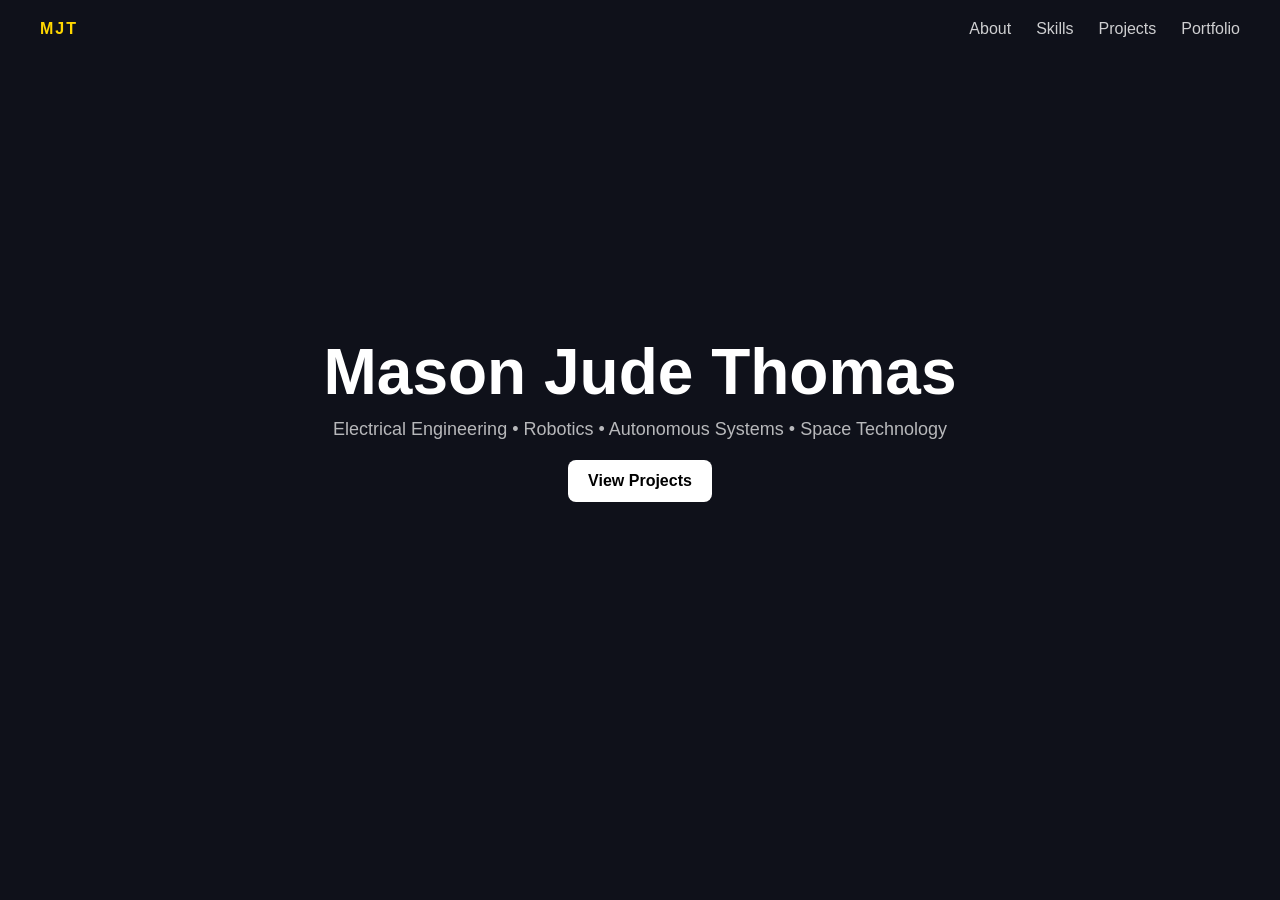
==== index.html @ dcbf76b4 "Update index.html" ====
<!DOCTYPE html>
<html lang="en">

<head>

<meta charset="UTF-8">
<meta name="viewport" content="width=device-width, initial-scale=1.0">

<title>Mason Jude Thomas</title>

<link rel="stylesheet" href="style.css">

</head>

<body>

<header class="navbar">

<div class="logo">MJT</div>

<nav>

<ul>

<li><a href="#">About</a></li>

<li><a href="#">Skills</a></li>

<li><a href="#">Projects</a></li>

<li><a href="#">Portfolio</a></li>

</ul>

</nav>

</header>

<section class="hero">

<h1>Mason Jude Thomas</h1>

<div class="hero-divider"></div>

<p>
Electrical Engineering • Robotics • Autonomous Systems • Space Technology
</p>

<a href="#" class="btn">
View Projects
</a>

</section>

</body>

</html>
---- style.css ----
* {
  margin: 0;
  padding: 0;
  box-sizing: border-box;
  font-family: Arial, sans-serif;
}

body {
  background: #0f111a;
  color: white;
}

/* NAVBAR */
.navbar {
  display: flex;
  justify-content: space-between;
  align-items: center;
  padding: 20px 40px;
}

.logo {
  font-weight: bold;
  color: gold;
  letter-spacing: 2px;
}

.navbar ul {
  list-style: none;
  display: flex;
  gap: 25px;
}

.navbar a {
  text-decoration: none;
  color: white;
  opacity: 0.8;
}

.navbar a:hover {
  opacity: 1;
}

/* HERO */
.hero {
  height: 80vh;
  display: flex;
  flex-direction: column;
  justify-content: center;
  align-items: center;
  text-align: center;
}

.hero h1 {
  font-size: 64px;
  margin-bottom: 10px;
}

.hero p {
  font-size: 18px;
  opacity: 0.7;
  margin-bottom: 20px;
}

.btn {
  padding: 12px 20px;
  background: white;
  color: black;
  text-decoration: none;
  border-radius: 8px;
  font-weight: bold;
}

.btn:hover {
  background: #ddd;
}
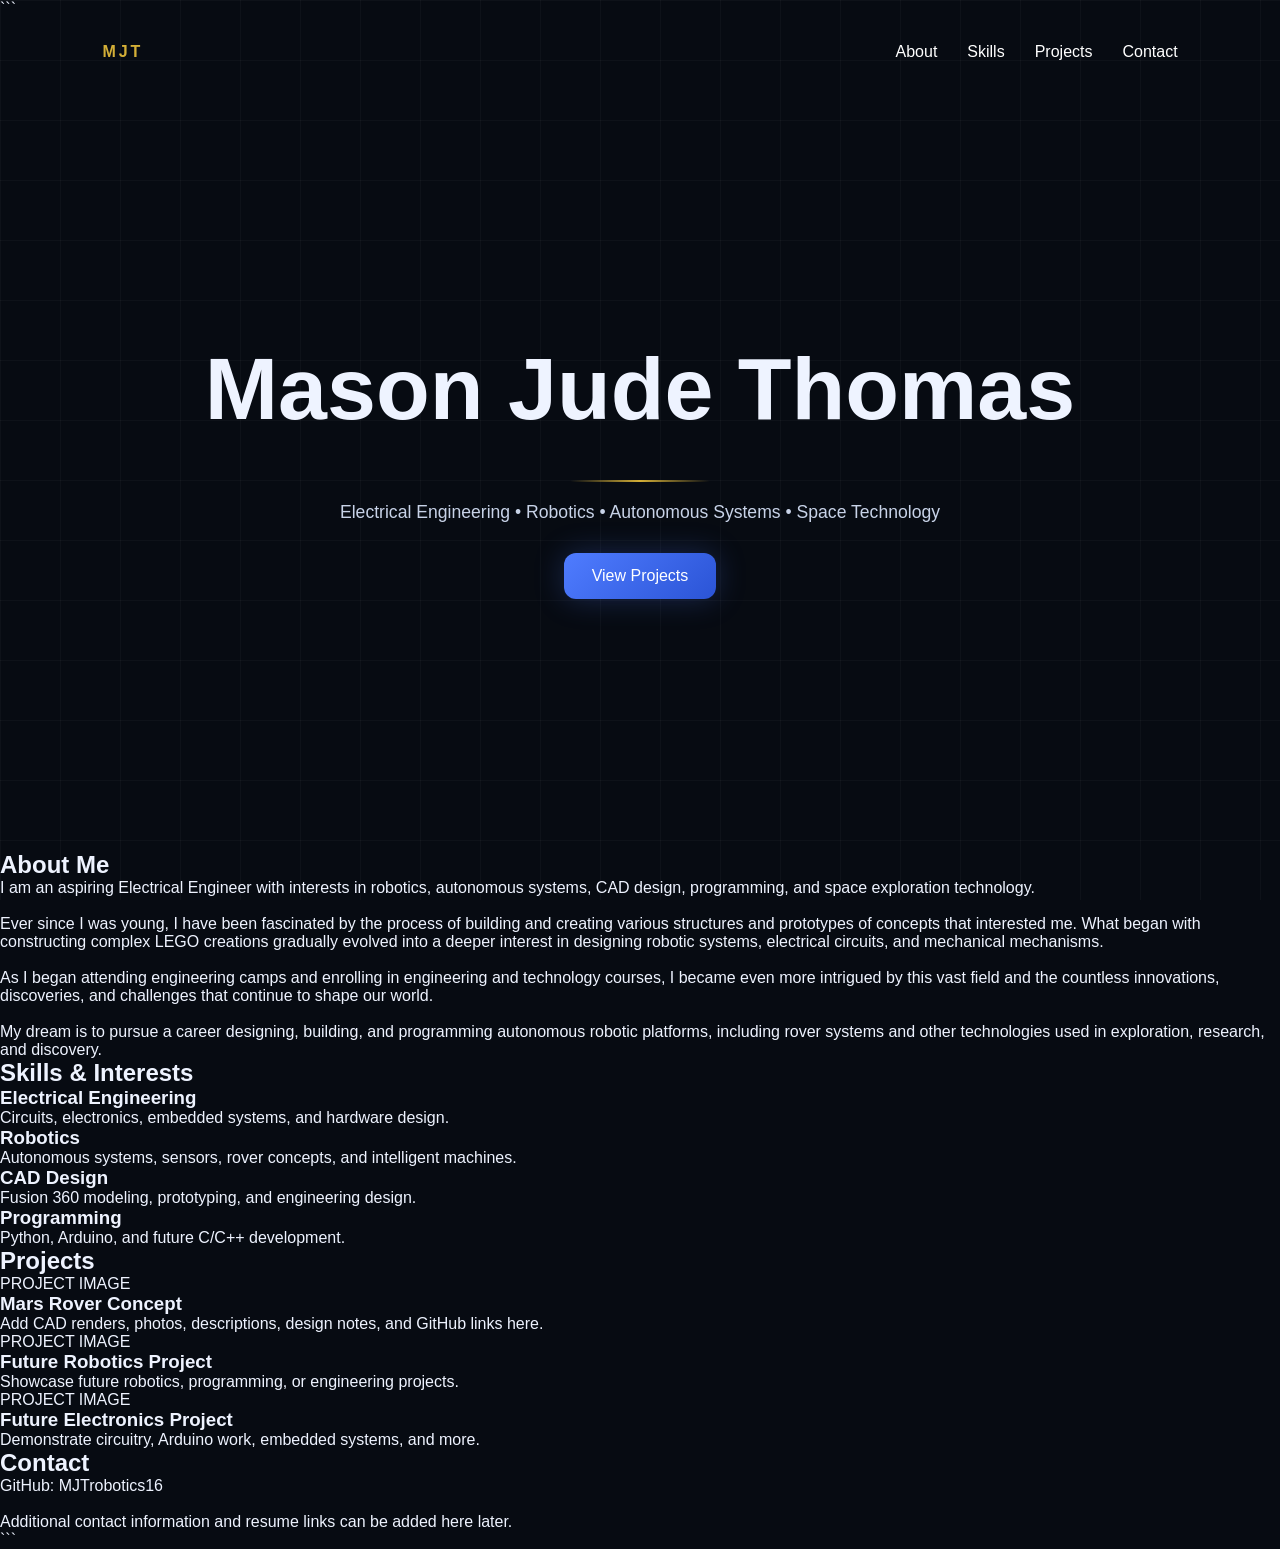
==== commit 391eb0d3: "Refactor index.html structure and content" ====
--- a/index.html
+++ b/index.html
@@ -1,56 +1,192 @@
 <!DOCTYPE html>
+
 <html lang="en">
 
 <head>
-
-<meta charset="UTF-8">
-<meta name="viewport" content="width=device-width, initial-scale=1.0">
-
-<title>Mason Jude Thomas</title>
-
-<link rel="stylesheet" href="style.css">
-
+    <meta charset="UTF-8">
+    <meta name="viewport" content="width=device-width, initial-scale=1.0">
+    <title>Mason Jude Thomas | Engineering Portfolio</title>
+    <link rel="stylesheet" href="style.css">
 </head>
 
 <body>
 
+```
 <header class="navbar">
+    <div class="logo">MJT</div>
 
-<div class="logo">MJT</div>
-
-<nav>
-
-<ul>
-
-<li><a href="#">About</a></li>
-
-<li><a href="#">Skills</a></li>
-
-<li><a href="#">Projects</a></li>
-
-<li><a href="#">Portfolio</a></li>
-
-</ul>
-
-</nav>
-
+    <nav>
+        <ul>
+            <li><a href="#about">About</a></li>
+            <li><a href="#skills">Skills</a></li>
+            <li><a href="#projects">Projects</a></li>
+            <li><a href="#contact">Contact</a></li>
+        </ul>
+    </nav>
 </header>
 
 <section class="hero">
 
-<h1>Mason Jude Thomas</h1>
+    <h1>Mason Jude Thomas</h1>
 
-<div class="hero-divider"></div>
+    <div class="hero-divider"></div>
 
-<p>
-Electrical Engineering • Robotics • Autonomous Systems • Space Technology
-</p>
+    <p class="hero-subtitle">
+        Electrical Engineering • Robotics • Autonomous Systems • Space Technology
+    </p>
 
-<a href="#" class="btn">
-View Projects
-</a>
+    <a href="#projects" class="btn">
+        View Projects
+    </a>
 
 </section>
+
+<section id="about" class="section">
+
+    <h2>About Me</h2>
+
+    <div class="card">
+
+        <p>
+            I am an aspiring Electrical Engineer with interests in robotics,
+            autonomous systems, CAD design, programming, and space exploration technology.
+        </p>
+
+        <br>
+
+        <p>
+            Ever since I was young, I have been fascinated by the process of building
+            and creating various structures and prototypes of concepts that interested me.
+            What began with constructing complex LEGO creations gradually evolved into a deeper
+            interest in designing robotic systems, electrical circuits, and mechanical mechanisms.
+        </p>
+
+        <br>
+
+        <p>
+            As I began attending engineering camps and enrolling in engineering and technology
+            courses, I became even more intrigued by this vast field and the countless innovations,
+            discoveries, and challenges that continue to shape our world.
+        </p>
+
+        <br>
+
+        <p>
+            My dream is to pursue a career designing, building, and programming autonomous
+            robotic platforms, including rover systems and other technologies used in exploration,
+            research, and discovery.
+        </p>
+
+    </div>
+
+</section>
+
+<section id="skills" class="section">
+
+    <h2>Skills & Interests</h2>
+
+    <div class="grid">
+
+        <div class="card">
+            <h3>Electrical Engineering</h3>
+            <p>Circuits, electronics, embedded systems, and hardware design.</p>
+        </div>
+
+        <div class="card">
+            <h3>Robotics</h3>
+            <p>Autonomous systems, sensors, rover concepts, and intelligent machines.</p>
+        </div>
+
+        <div class="card">
+            <h3>CAD Design</h3>
+            <p>Fusion 360 modeling, prototyping, and engineering design.</p>
+        </div>
+
+        <div class="card">
+            <h3>Programming</h3>
+            <p>Python, Arduino, and future C/C++ development.</p>
+        </div>
+
+    </div>
+
+</section>
+
+<section id="projects" class="section">
+
+    <h2>Projects</h2>
+
+    <div class="grid">
+
+        <div class="card project-card">
+
+            <div class="project-image">
+                PROJECT IMAGE
+            </div>
+
+            <h3>Mars Rover Concept</h3>
+
+            <p>
+                Add CAD renders, photos, descriptions,
+                design notes, and GitHub links here.
+            </p>
+
+        </div>
+
+        <div class="card project-card">
+
+            <div class="project-image">
+                PROJECT IMAGE
+            </div>
+
+            <h3>Future Robotics Project</h3>
+
+            <p>
+                Showcase future robotics, programming,
+                or engineering projects.
+            </p>
+
+        </div>
+
+        <div class="card project-card">
+
+            <div class="project-image">
+                PROJECT IMAGE
+            </div>
+
+            <h3>Future Electronics Project</h3>
+
+            <p>
+                Demonstrate circuitry, Arduino work,
+                embedded systems, and more.
+            </p>
+
+        </div>
+
+    </div>
+
+</section>
+
+<section id="contact" class="section">
+
+    <h2>Contact</h2>
+
+    <div class="card">
+
+        <p>
+            GitHub: MJTrobotics16
+        </p>
+
+        <br>
+
+        <p>
+            Additional contact information and resume links
+            can be added here later.
+        </p>
+
+    </div>
+
+</section>
+```
 
 </body>
 
--- a/style.css
+++ b/style.css
@@ -1,75 +1,143 @@
-* {
-  margin: 0;
-  padding: 0;
-  box-sizing: border-box;
-  font-family: Arial, sans-serif;
+*{
+    margin:0;
+    padding:0;
+    box-sizing:border-box;
 }
 
-body {
-  background: #0f111a;
-  color: white;
+:root{
+    --bg:#070b12;
+    --text:#eef3ff;
+    --blue:#4f7cff;
+    --gold:#d4af37;
 }
 
-/* NAVBAR */
-.navbar {
-  display: flex;
-  justify-content: space-between;
-  align-items: center;
-  padding: 20px 40px;
+body{
+    font-family:Arial, sans-serif;
+    background:var(--bg);
+    color:var(--text);
+    overflow-x:hidden;
 }
 
-.logo {
-  font-weight: bold;
-  color: gold;
-  letter-spacing: 2px;
+/* Background */
+
+body::before{
+    content:"";
+    position:fixed;
+    inset:0;
+
+    background-image:
+    linear-gradient(rgba(255,255,255,.03) 1px, transparent 1px),
+    linear-gradient(90deg, rgba(255,255,255,.03) 1px, transparent 1px);
+
+    background-size:60px 60px;
+
+    z-index:-2;
 }
 
-.navbar ul {
-  list-style: none;
-  display: flex;
-  gap: 25px;
+/* Navbar */
+
+.navbar{
+    display:flex;
+    justify-content:space-between;
+    align-items:center;
+
+    padding:25px 8%;
 }
 
-.navbar a {
-  text-decoration: none;
-  color: white;
-  opacity: 0.8;
+.logo{
+    color:var(--gold);
+    font-weight:bold;
+    letter-spacing:3px;
 }
 
-.navbar a:hover {
-  opacity: 1;
+.navbar ul{
+    display:flex;
+    gap:30px;
+    list-style:none;
 }
 
-/* HERO */
-.hero {
-  height: 80vh;
-  display: flex;
-  flex-direction: column;
-  justify-content: center;
-  align-items: center;
-  text-align: center;
+.navbar a{
+    color:white;
+    text-decoration:none;
 }
 
-.hero h1 {
-  font-size: 64px;
-  margin-bottom: 10px;
+.navbar a:hover{
+    color:var(--gold);
 }
 
-.hero p {
-  font-size: 18px;
-  opacity: 0.7;
-  margin-bottom: 20px;
+/* Hero */
+
+.hero{
+    min-height:85vh;
+
+    display:flex;
+    flex-direction:column;
+
+    justify-content:center;
+    align-items:center;
+
+    text-align:center;
+
+    padding:20px;
 }
 
-.btn {
-  padding: 12px 20px;
-  background: white;
-  color: black;
-  text-decoration: none;
-  border-radius: 8px;
-  font-weight: bold;
+.hero h1{
+    font-size:clamp(3rem,7vw,5.5rem);
+    margin-bottom:20px;
 }
 
-.btn:hover {
-  background: #ddd;
+.hero-divider{
+    width:140px;
+    height:2px;
+
+    background:
+    linear-gradient(
+        90deg,
+        transparent,
+        var(--gold),
+        transparent
+    );
+
+    margin:20px auto;
 }
+
+.hero p{
+    max-width:700px;
+
+    color:#c8d3e8;
+
+    font-size:1.1rem;
+
+    margin-bottom:30px;
+}
+
+.btn{
+    display:inline-block;
+
+    padding:14px 28px;
+
+    background:
+    linear-gradient(
+        135deg,
+        var(--blue),
+        #2b54d6
+    );
+
+    color:white;
+
+    text-decoration:none;
+
+    border-radius:12px;
+
+    box-shadow:
+    0 0 30px rgba(79,124,255,.25);
+
+    transition:.3s;
+}
+
+.btn:hover{
+    transform:translateY(-4px);
+
+    box-shadow:
+    0 0 50px rgba(79,124,255,.45);
+}
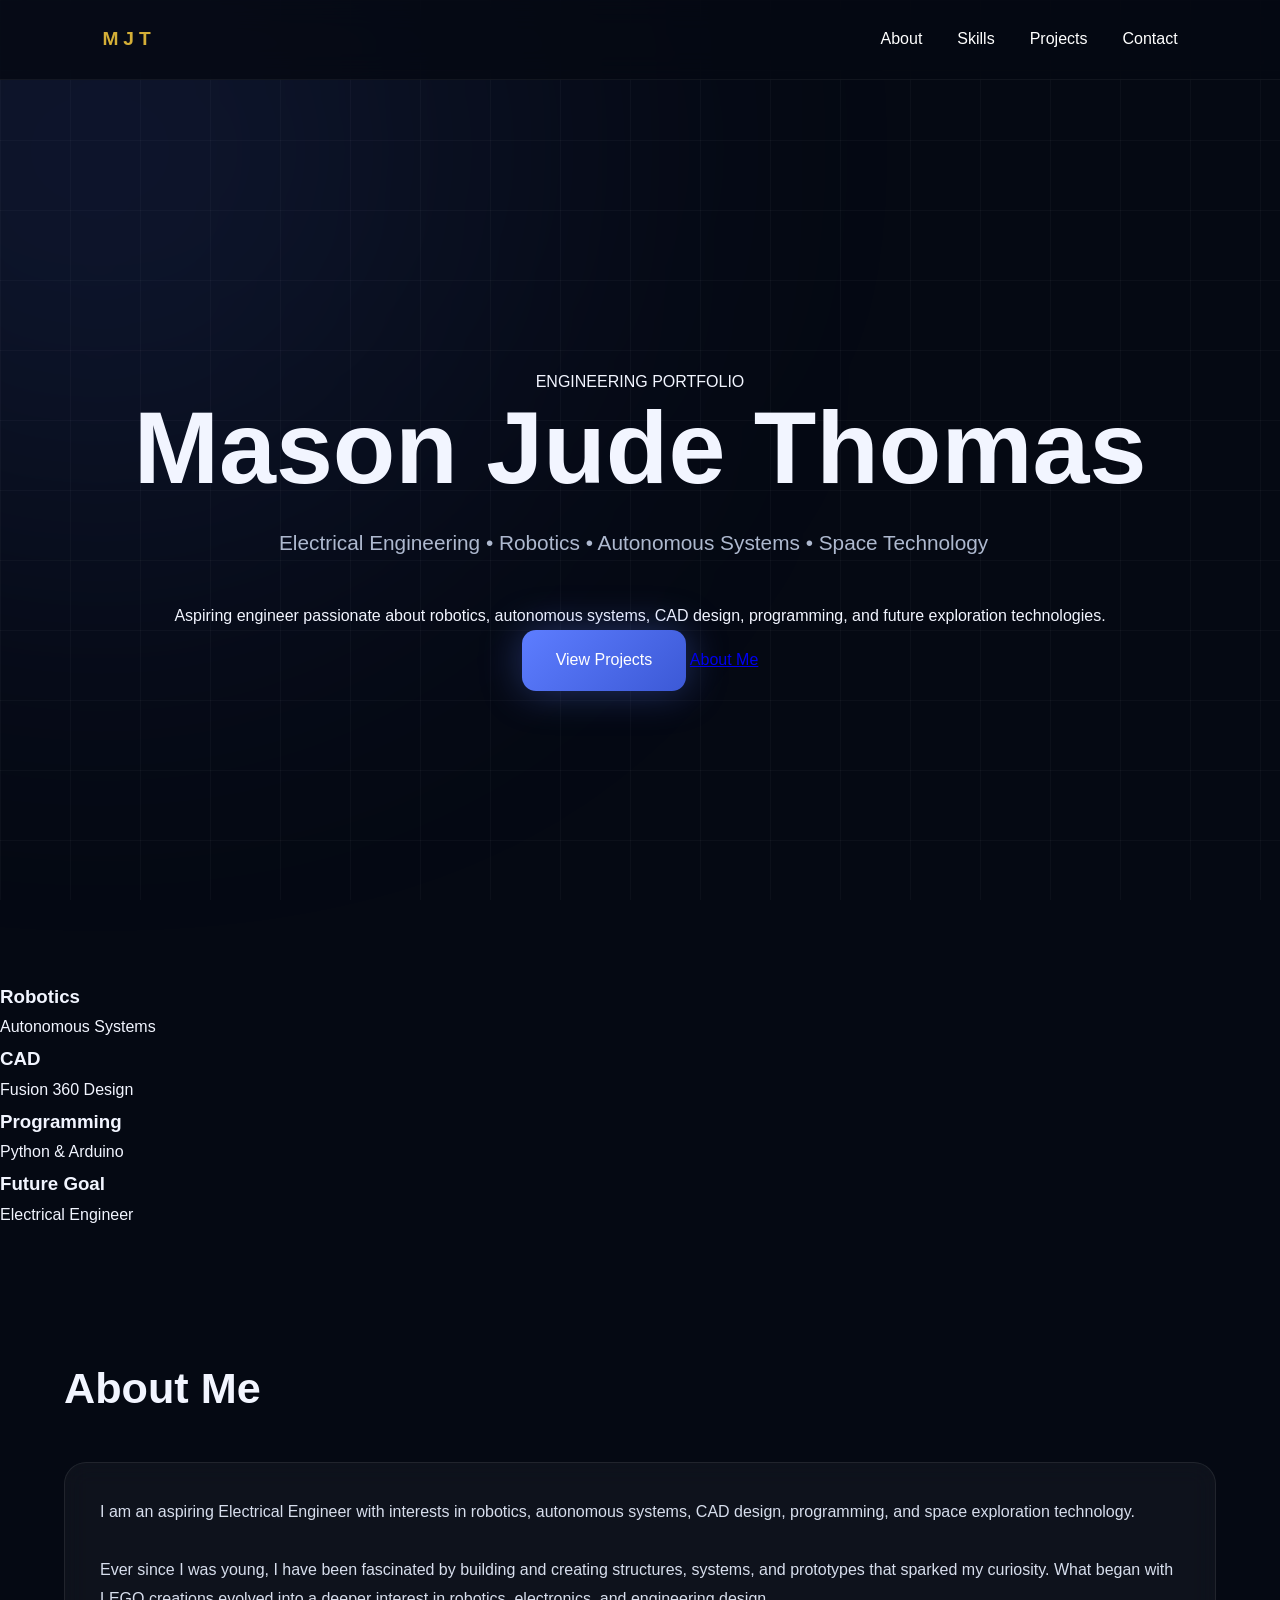
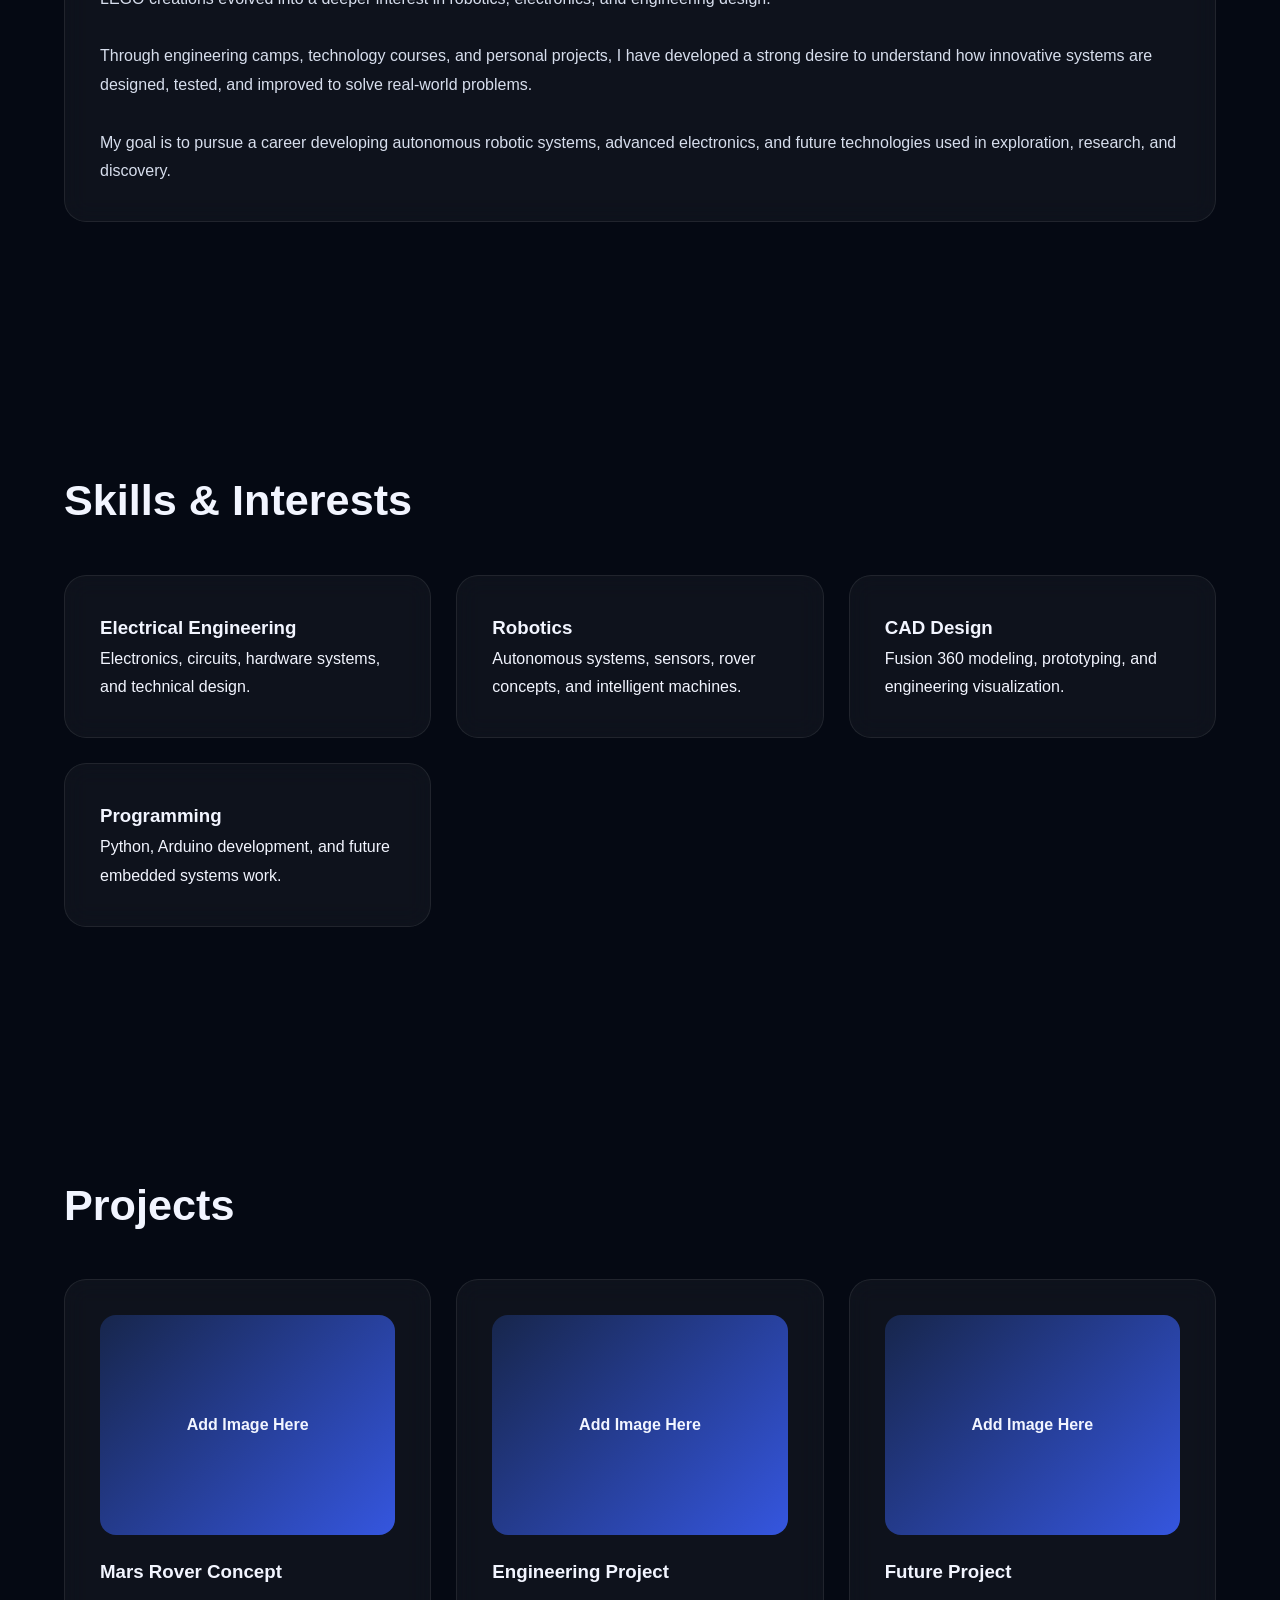
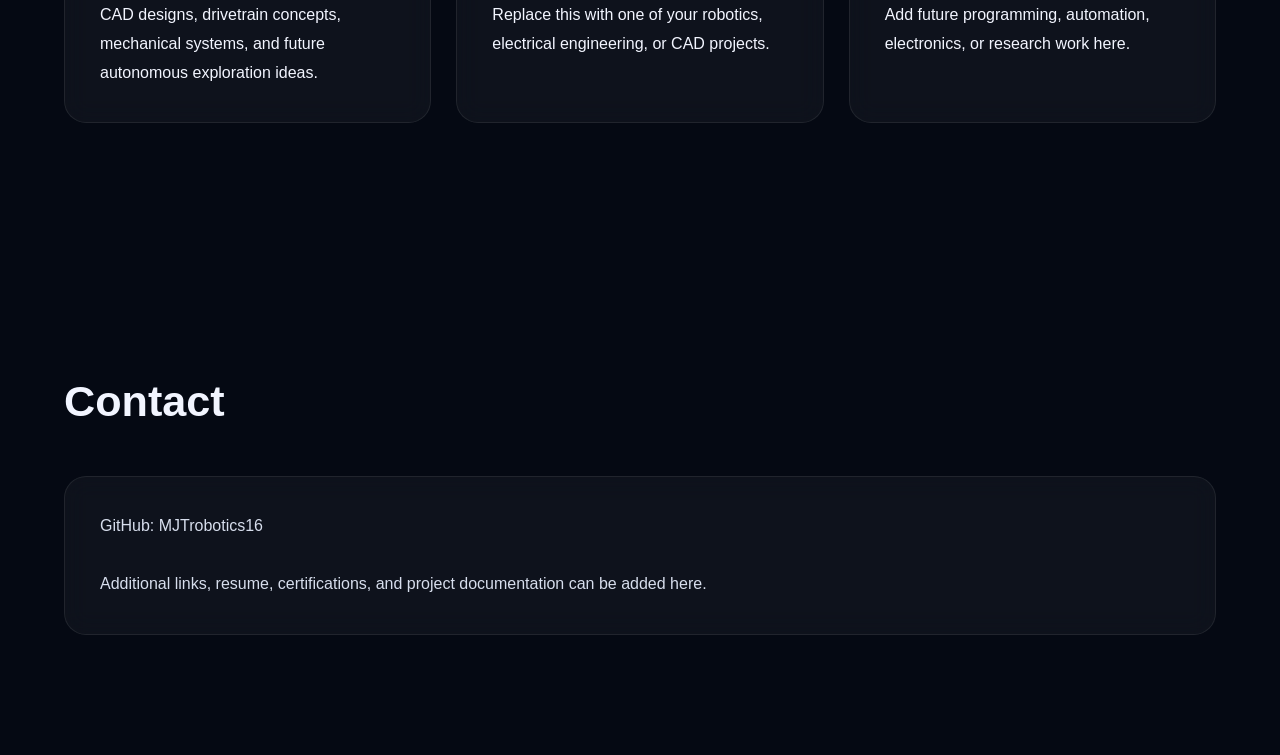
==== commit 637bf35e: "Update index.html" ====
--- a/index.html
+++ b/index.html
@@ -1,7 +1,5 @@
 <!DOCTYPE html>
-
 <html lang="en">
-
 <head>
     <meta charset="UTF-8">
     <meta name="viewport" content="width=device-width, initial-scale=1.0">
@@ -11,183 +9,235 @@
 
 <body>
 
-```
-<header class="navbar">
-    <div class="logo">MJT</div>
-
-    <nav>
-        <ul>
-            <li><a href="#about">About</a></li>
-            <li><a href="#skills">Skills</a></li>
-            <li><a href="#projects">Projects</a></li>
-            <li><a href="#contact">Contact</a></li>
-        </ul>
-    </nav>
-</header>
-
-<section class="hero">
-
-    <h1>Mason Jude Thomas</h1>
-
-    <div class="hero-divider"></div>
-
-    <p class="hero-subtitle">
-        Electrical Engineering • Robotics • Autonomous Systems • Space Technology
-    </p>
-
-    <a href="#projects" class="btn">
-        View Projects
-    </a>
-
-</section>
-
-<section id="about" class="section">
-
-    <h2>About Me</h2>
-
-    <div class="card">
-
-        <p>
-            I am an aspiring Electrical Engineer with interests in robotics,
-            autonomous systems, CAD design, programming, and space exploration technology.
-        </p>
-
-        <br>
-
-        <p>
-            Ever since I was young, I have been fascinated by the process of building
-            and creating various structures and prototypes of concepts that interested me.
-            What began with constructing complex LEGO creations gradually evolved into a deeper
-            interest in designing robotic systems, electrical circuits, and mechanical mechanisms.
-        </p>
-
-        <br>
-
-        <p>
-            As I began attending engineering camps and enrolling in engineering and technology
-            courses, I became even more intrigued by this vast field and the countless innovations,
-            discoveries, and challenges that continue to shape our world.
-        </p>
-
-        <br>
-
-        <p>
-            My dream is to pursue a career designing, building, and programming autonomous
-            robotic platforms, including rover systems and other technologies used in exploration,
-            research, and discovery.
-        </p>
-
-    </div>
-
-</section>
-
-<section id="skills" class="section">
-
-    <h2>Skills & Interests</h2>
-
-    <div class="grid">
+    <header class="navbar">
+        <div class="logo">MJT</div>
+
+        <nav>
+            <ul>
+                <li><a href="#about">About</a></li>
+                <li><a href="#skills">Skills</a></li>
+                <li><a href="#projects">Projects</a></li>
+                <li><a href="#contact">Contact</a></li>
+            </ul>
+        </nav>
+    </header>
+
+    <!-- HERO -->
+
+    <section class="hero">
+
+        <div class="hero-content">
+
+            <p class="hero-tag">
+                ENGINEERING PORTFOLIO
+            </p>
+
+            <h1>
+                Mason Jude Thomas
+            </h1>
+
+            <p class="hero-subtitle">
+                Electrical Engineering • Robotics • Autonomous Systems • Space Technology
+            </p>
+
+            <p class="hero-description">
+                Aspiring engineer passionate about robotics, autonomous systems,
+                CAD design, programming, and future exploration technologies.
+            </p>
+
+            <div class="hero-buttons">
+                <a href="#projects" class="btn">
+                    View Projects
+                </a>
+
+                <a href="#about" class="btn-outline">
+                    About Me
+                </a>
+            </div>
+
+        </div>
+
+    </section>
+
+    <!-- STATS -->
+
+    <section class="stats">
+
+        <div class="stat-card">
+            <h3>Robotics</h3>
+            <p>Autonomous Systems</p>
+        </div>
+
+        <div class="stat-card">
+            <h3>CAD</h3>
+            <p>Fusion 360 Design</p>
+        </div>
+
+        <div class="stat-card">
+            <h3>Programming</h3>
+            <p>Python & Arduino</p>
+        </div>
+
+        <div class="stat-card">
+            <h3>Future Goal</h3>
+            <p>Electrical Engineer</p>
+        </div>
+
+    </section>
+
+    <!-- ABOUT -->
+
+    <section id="about" class="section">
+
+        <h2>About Me</h2>
 
         <div class="card">
-            <h3>Electrical Engineering</h3>
-            <p>Circuits, electronics, embedded systems, and hardware design.</p>
-        </div>
+
+            <p>
+                I am an aspiring Electrical Engineer with interests in robotics,
+                autonomous systems, CAD design, programming, and space exploration technology.
+            </p>
+
+            <br>
+
+            <p>
+                Ever since I was young, I have been fascinated by building and creating
+                structures, systems, and prototypes that sparked my curiosity.
+                What began with LEGO creations evolved into a deeper interest in robotics,
+                electronics, and engineering design.
+            </p>
+
+            <br>
+
+            <p>
+                Through engineering camps, technology courses, and personal projects,
+                I have developed a strong desire to understand how innovative systems
+                are designed, tested, and improved to solve real-world problems.
+            </p>
+
+            <br>
+
+            <p>
+                My goal is to pursue a career developing autonomous robotic systems,
+                advanced electronics, and future technologies used in exploration,
+                research, and discovery.
+            </p>
+
+        </div>
+
+    </section>
+
+    <!-- SKILLS -->
+
+    <section id="skills" class="section">
+
+        <h2>Skills & Interests</h2>
+
+        <div class="grid">
+
+            <div class="card">
+                <h3>Electrical Engineering</h3>
+                <p>Electronics, circuits, hardware systems, and technical design.</p>
+            </div>
+
+            <div class="card">
+                <h3>Robotics</h3>
+                <p>Autonomous systems, sensors, rover concepts, and intelligent machines.</p>
+            </div>
+
+            <div class="card">
+                <h3>CAD Design</h3>
+                <p>Fusion 360 modeling, prototyping, and engineering visualization.</p>
+            </div>
+
+            <div class="card">
+                <h3>Programming</h3>
+                <p>Python, Arduino development, and future embedded systems work.</p>
+            </div>
+
+        </div>
+
+    </section>
+
+    <!-- PROJECTS -->
+
+    <section id="projects" class="section">
+
+        <h2>Projects</h2>
+
+        <div class="grid">
+
+            <div class="card project-card">
+
+                <div class="project-image">
+                    Add Image Here
+                </div>
+
+                <h3>Mars Rover Concept</h3>
+
+                <p>
+                    CAD designs, drivetrain concepts, mechanical systems,
+                    and future autonomous exploration ideas.
+                </p>
+
+            </div>
+
+            <div class="card project-card">
+
+                <div class="project-image">
+                    Add Image Here
+                </div>
+
+                <h3>Engineering Project</h3>
+
+                <p>
+                    Replace this with one of your robotics,
+                    electrical engineering, or CAD projects.
+                </p>
+
+            </div>
+
+            <div class="card project-card">
+
+                <div class="project-image">
+                    Add Image Here
+                </div>
+
+                <h3>Future Project</h3>
+
+                <p>
+                    Add future programming, automation,
+                    electronics, or research work here.
+                </p>
+
+            </div>
+
+        </div>
+
+    </section>
+
+    <!-- CONTACT -->
+
+    <section id="contact" class="section">
+
+        <h2>Contact</h2>
 
         <div class="card">
-            <h3>Robotics</h3>
-            <p>Autonomous systems, sensors, rover concepts, and intelligent machines.</p>
-        </div>
-
-        <div class="card">
-            <h3>CAD Design</h3>
-            <p>Fusion 360 modeling, prototyping, and engineering design.</p>
-        </div>
-
-        <div class="card">
-            <h3>Programming</h3>
-            <p>Python, Arduino, and future C/C++ development.</p>
-        </div>
-
-    </div>
-
-</section>
-
-<section id="projects" class="section">
-
-    <h2>Projects</h2>
-
-    <div class="grid">
-
-        <div class="card project-card">
-
-            <div class="project-image">
-                PROJECT IMAGE
-            </div>
-
-            <h3>Mars Rover Concept</h3>
-
-            <p>
-                Add CAD renders, photos, descriptions,
-                design notes, and GitHub links here.
-            </p>
-
-        </div>
-
-        <div class="card project-card">
-
-            <div class="project-image">
-                PROJECT IMAGE
-            </div>
-
-            <h3>Future Robotics Project</h3>
-
-            <p>
-                Showcase future robotics, programming,
-                or engineering projects.
-            </p>
-
-        </div>
-
-        <div class="card project-card">
-
-            <div class="project-image">
-                PROJECT IMAGE
-            </div>
-
-            <h3>Future Electronics Project</h3>
-
-            <p>
-                Demonstrate circuitry, Arduino work,
-                embedded systems, and more.
-            </p>
-
-        </div>
-
-    </div>
-
-</section>
-
-<section id="contact" class="section">
-
-    <h2>Contact</h2>
-
-    <div class="card">
-
-        <p>
-            GitHub: MJTrobotics16
-        </p>
-
-        <br>
-
-        <p>
-            Additional contact information and resume links
-            can be added here later.
-        </p>
-
-    </div>
-
-</section>
-```
+
+            <p>
+                GitHub: MJTrobotics16
+            </p>
+
+            <br>
+
+            <p>
+                Additional links, resume, certifications,
+                and project documentation can be added here.
+            </p>
+
+        </div>
+
+    </section>
 
 </body>
-
 </html>
--- a/style.css
+++ b/style.css
@@ -5,20 +5,27 @@
 }
 
 :root{
-    --bg:#070b12;
-    --text:#eef3ff;
-    --blue:#4f7cff;
+    --bg:#050913;
+    --bg-light:#0b1220;
+    --text:#f2f5ff;
+    --muted:#aeb9cf;
+    --accent:#5d7dff;
     --gold:#d4af37;
 }
 
+html{
+    scroll-behavior:smooth;
+}
+
 body{
-    font-family:Arial, sans-serif;
+    font-family:Arial, Helvetica, sans-serif;
     background:var(--bg);
     color:var(--text);
     overflow-x:hidden;
-}
-
-/* Background */
+    line-height:1.8;
+}
+
+/* BACKGROUND */
 
 body::before{
     content:"";
@@ -29,115 +36,248 @@
     linear-gradient(rgba(255,255,255,.03) 1px, transparent 1px),
     linear-gradient(90deg, rgba(255,255,255,.03) 1px, transparent 1px);
 
-    background-size:60px 60px;
+    background-size:70px 70px;
 
     z-index:-2;
 }
 
-/* Navbar */
+body::after{
+    content:"";
+    position:fixed;
+
+    width:800px;
+    height:800px;
+
+    left:-300px;
+    top:-250px;
+
+    background:rgba(93,125,255,.12);
+
+    border-radius:50%;
+
+    filter:blur(180px);
+
+    z-index:-1;
+}
+
+/* NAVBAR */
 
 .navbar{
+    position:sticky;
+    top:0;
+
     display:flex;
     justify-content:space-between;
     align-items:center;
 
-    padding:25px 8%;
+    padding:22px 8%;
+
+    background:rgba(5,9,19,.82);
+
+    backdrop-filter:blur(15px);
+
+    border-bottom:1px solid rgba(255,255,255,.05);
+
+    z-index:1000;
 }
 
 .logo{
     color:var(--gold);
     font-weight:bold;
-    letter-spacing:3px;
+    letter-spacing:5px;
+    font-size:1.2rem;
 }
 
 .navbar ul{
     display:flex;
-    gap:30px;
     list-style:none;
+    gap:35px;
 }
 
 .navbar a{
+    text-decoration:none;
     color:white;
-    text-decoration:none;
+    transition:.3s;
 }
 
 .navbar a:hover{
     color:var(--gold);
 }
 
-/* Hero */
+/* HERO */
 
 .hero{
-    min-height:85vh;
+    min-height:100vh;
 
     display:flex;
     flex-direction:column;
-
     justify-content:center;
     align-items:center;
 
     text-align:center;
 
-    padding:20px;
+    padding:0 25px;
 }
 
 .hero h1{
-    font-size:clamp(3rem,7vw,5.5rem);
-    margin-bottom:20px;
+    font-size:clamp(3.5rem,8vw,7rem);
+    line-height:1;
+    margin-bottom:25px;
 }
 
 .hero-divider{
-    width:140px;
+    width:180px;
     height:2px;
 
-    background:
-    linear-gradient(
+    background:linear-gradient(
         90deg,
         transparent,
         var(--gold),
         transparent
     );
 
-    margin:20px auto;
-}
-
-.hero p{
-    max-width:700px;
-
-    color:#c8d3e8;
-
-    font-size:1.1rem;
-
     margin-bottom:30px;
+}
+
+.hero-subtitle{
+    font-size:1.3rem;
+    color:var(--muted);
+    max-width:1000px;
+    margin-bottom:40px;
 }
 
 .btn{
     display:inline-block;
 
-    padding:14px 28px;
+    padding:16px 34px;
+
+    border-radius:14px;
+
+    text-decoration:none;
+
+    color:white;
+
+    background:linear-gradient(
+        135deg,
+        #5d7dff,
+        #3c59d6
+    );
+
+    box-shadow:
+    0 0 40px rgba(93,125,255,.35);
+
+    transition:.3s;
+}
+
+.btn:hover{
+    transform:translateY(-5px);
+}
+
+/* SECTIONS */
+
+.section{
+    width:min(1200px,90%);
+    margin:auto;
+    padding:120px 0;
+}
+
+.section h2{
+    font-size:2.7rem;
+    margin-bottom:35px;
+}
+
+/* CARDS */
+
+.card{
+    background:rgba(255,255,255,.04);
+
+    border:1px solid rgba(255,255,255,.08);
+
+    border-radius:22px;
+
+    padding:35px;
+
+    backdrop-filter:blur(12px);
+
+    transition:.3s;
+}
+
+.card:hover{
+    transform:translateY(-6px);
+
+    border-color:rgba(93,125,255,.45);
+}
+
+/* GRID */
+
+.grid{
+    display:grid;
+
+    grid-template-columns:
+    repeat(auto-fit,minmax(280px,1fr));
+
+    gap:25px;
+}
+
+/* PROJECTS */
+
+.project-card h3{
+    margin-bottom:12px;
+}
+
+.project-image{
+    height:220px;
+
+    border-radius:16px;
+
+    margin-bottom:20px;
+
+    display:flex;
+    justify-content:center;
+    align-items:center;
+
+    font-weight:bold;
 
     background:
     linear-gradient(
         135deg,
-        var(--blue),
-        #2b54d6
+        #17264c,
+        #3556df
     );
-
-    color:white;
-
-    text-decoration:none;
-
-    border-radius:12px;
-
-    box-shadow:
-    0 0 30px rgba(79,124,255,.25);
-
-    transition:.3s;
-}
-
-.btn:hover{
-    transform:translateY(-4px);
-
-    box-shadow:
-    0 0 50px rgba(79,124,255,.45);
-}
+}
+
+/* ABOUT */
+
+#about p{
+    color:#d7deed;
+}
+
+/* FOOTER / CONTACT */
+
+#contact p{
+    color:#d7deed;
+}
+
+/* MOBILE */
+
+@media(max-width:800px){
+
+    .navbar{
+        flex-direction:column;
+        gap:15px;
+    }
+
+    .navbar ul{
+        flex-wrap:wrap;
+        justify-content:center;
+        gap:15px;
+    }
+
+    .hero h1{
+        font-size:4rem;
+    }
+
+    .section{
+        padding:90px 0;
+    }
+}
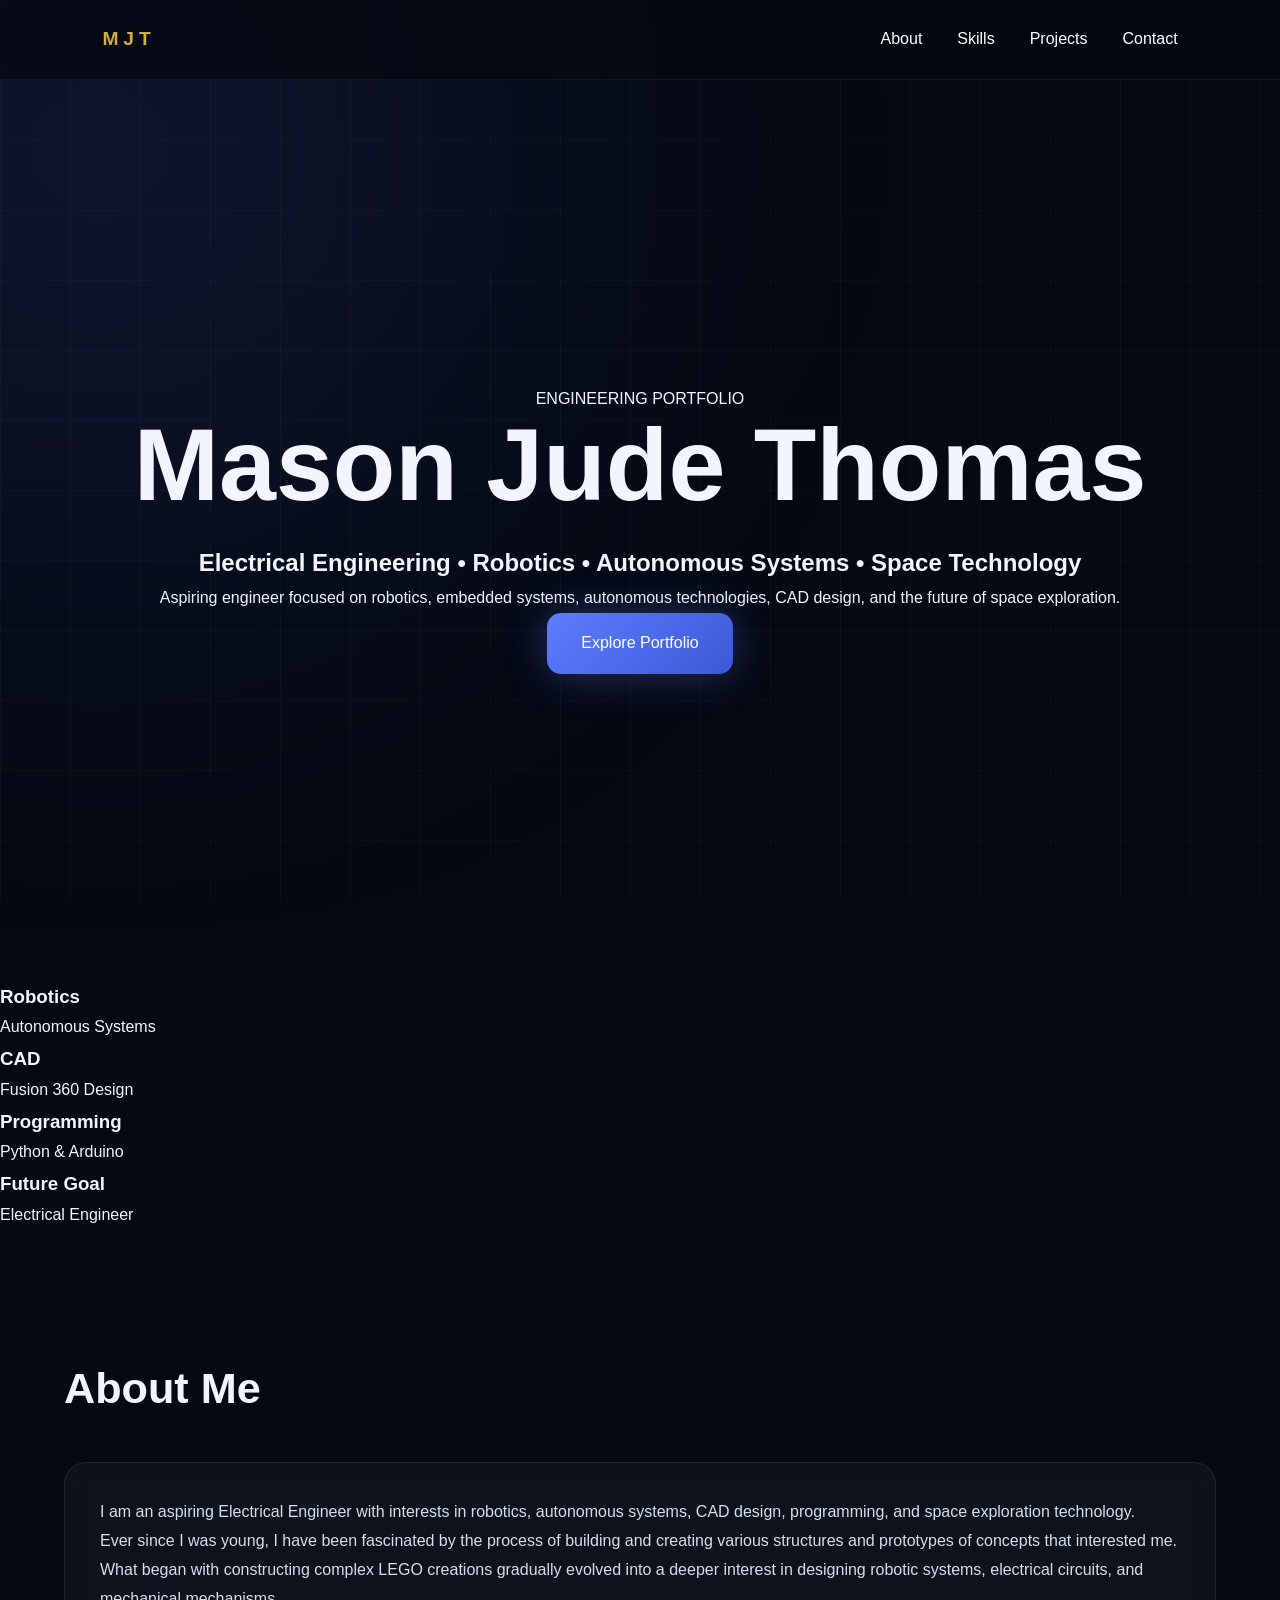
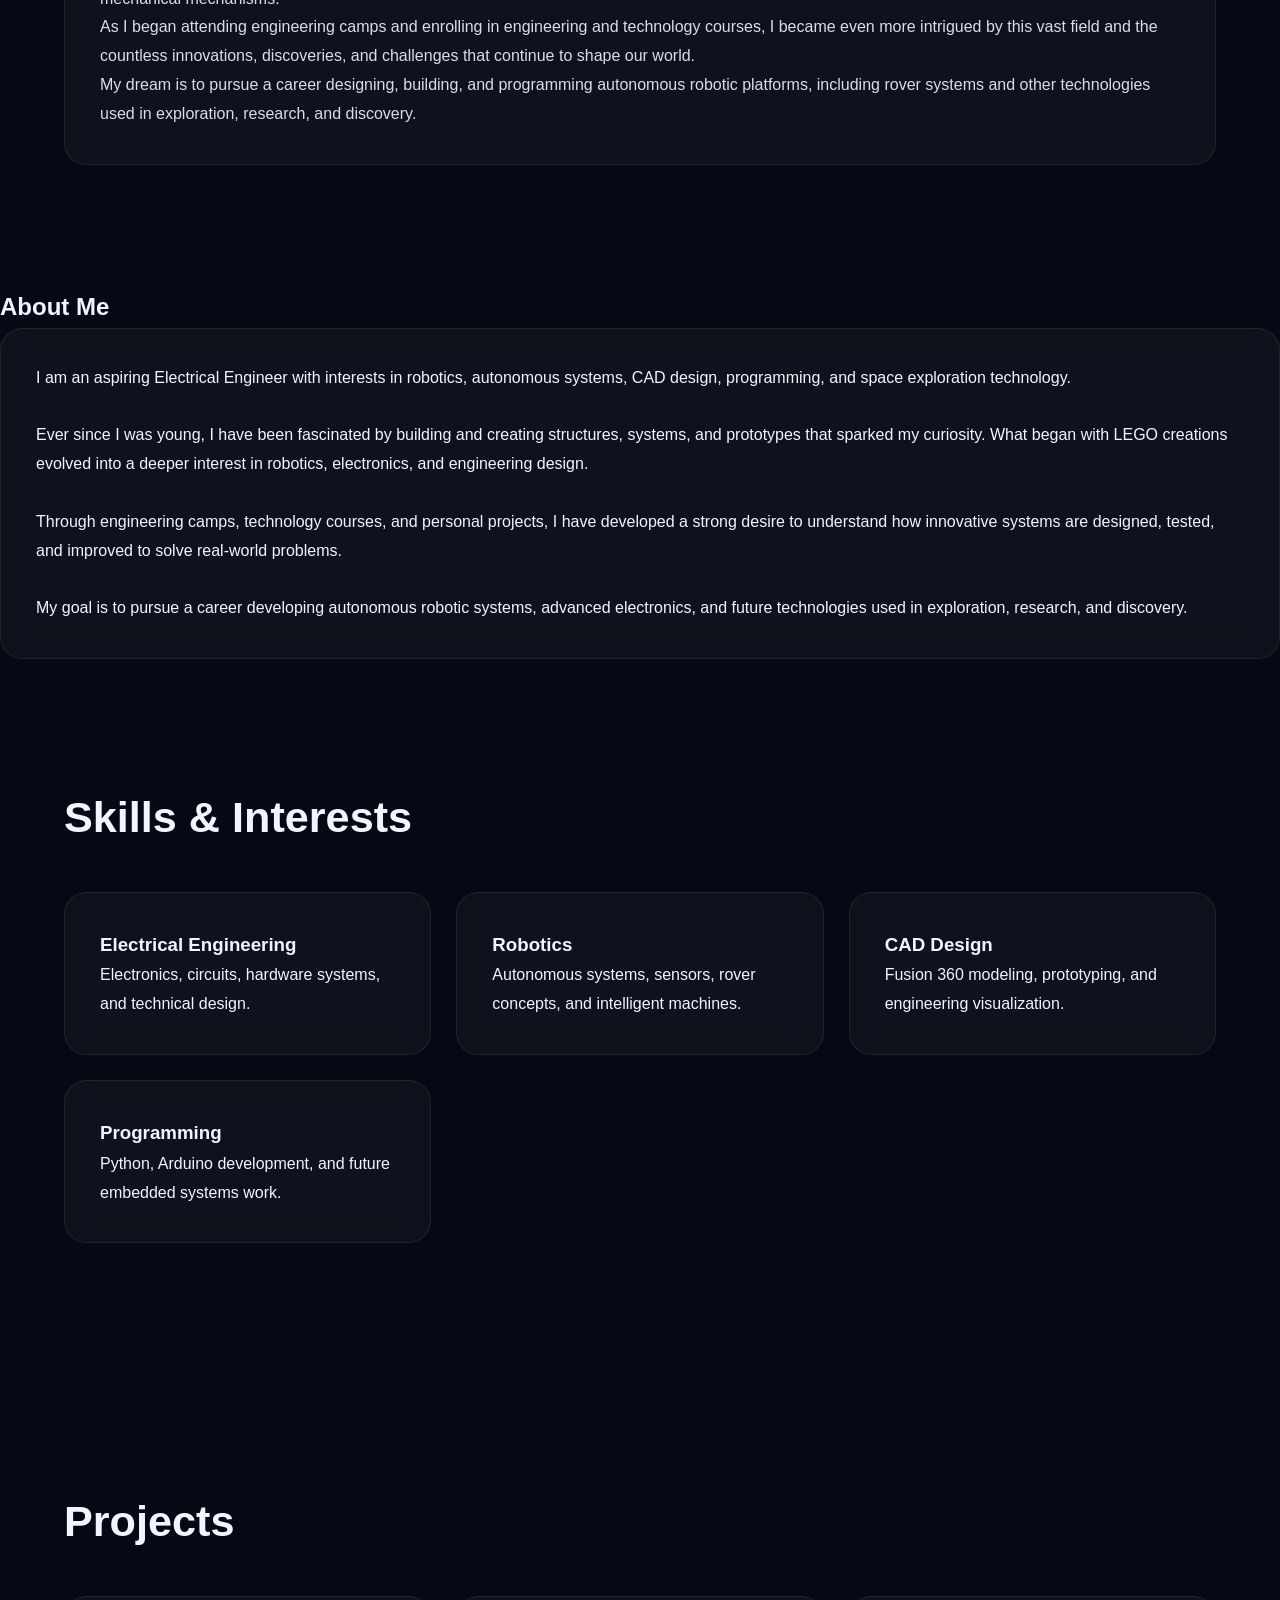
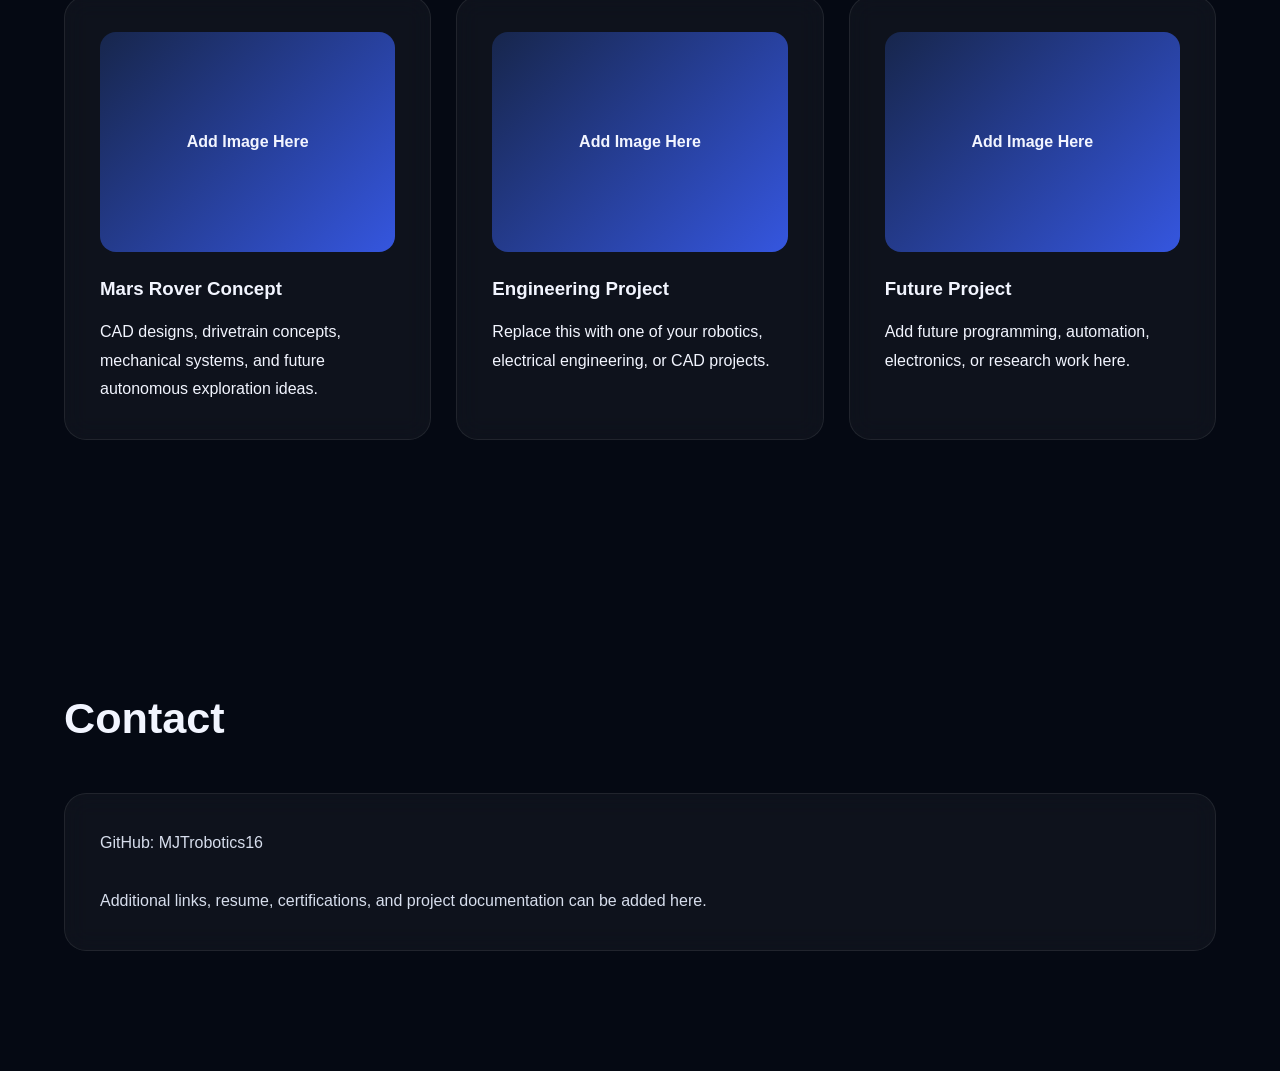
==== commit 4357db44: "Update index.html" ====
--- a/index.html
+++ b/index.html
@@ -24,40 +24,29 @@
 
     <!-- HERO -->
 
-    <section class="hero">
-
-        <div class="hero-content">
-
-            <p class="hero-tag">
-                ENGINEERING PORTFOLIO
-            </p>
-
-            <h1>
-                Mason Jude Thomas
-            </h1>
-
-            <p class="hero-subtitle">
-                Electrical Engineering • Robotics • Autonomous Systems • Space Technology
-            </p>
-
-            <p class="hero-description">
-                Aspiring engineer passionate about robotics, autonomous systems,
-                CAD design, programming, and future exploration technologies.
-            </p>
-
-            <div class="hero-buttons">
-                <a href="#projects" class="btn">
-                    View Projects
-                </a>
-
-                <a href="#about" class="btn-outline">
-                    About Me
-                </a>
-            </div>
-
-        </div>
-
-    </section>
+<section class="hero">
+
+    <div class="hero-content">
+        <p class="hero-tag">ENGINEERING PORTFOLIO</p>
+
+        <h1>Mason Jude Thomas</h1>
+
+        <h2>
+            Electrical Engineering • Robotics • Autonomous Systems • Space Technology
+        </h2>
+
+        <p class="hero-description">
+            Aspiring engineer focused on robotics, embedded systems,
+            autonomous technologies, CAD design, and the future of
+            space exploration.
+        </p>
+
+        <a href="#about" class="btn">
+            Explore Portfolio
+        </a>
+    </div>
+
+</section>
 
     <!-- STATS -->
 
@@ -87,7 +76,41 @@
 
     <!-- ABOUT -->
 
-    <section id="about" class="section">
+<section id="about" class="section">
+
+    <h2>About Me</h2>
+
+    <div class="card">
+
+        <p>
+            I am an aspiring Electrical Engineer with interests in robotics,
+            autonomous systems, CAD design, programming, and space exploration technology.
+        </p>
+
+        <p>
+            Ever since I was young, I have been fascinated by the process of
+            building and creating various structures and prototypes of concepts
+            that interested me. What began with constructing complex LEGO creations
+            gradually evolved into a deeper interest in designing robotic systems,
+            electrical circuits, and mechanical mechanisms.
+        </p>
+
+        <p>
+            As I began attending engineering camps and enrolling in engineering
+            and technology courses, I became even more intrigued by this vast field
+            and the countless innovations, discoveries, and challenges that continue
+            to shape our world.
+        </p>
+
+        <p>
+            My dream is to pursue a career designing, building, and programming
+            autonomous robotic platforms, including rover systems and other
+            technologies used in exploration, research, and discovery.
+        </p>
+
+    </div>
+
+</section>
 
         <h2>About Me</h2>
 
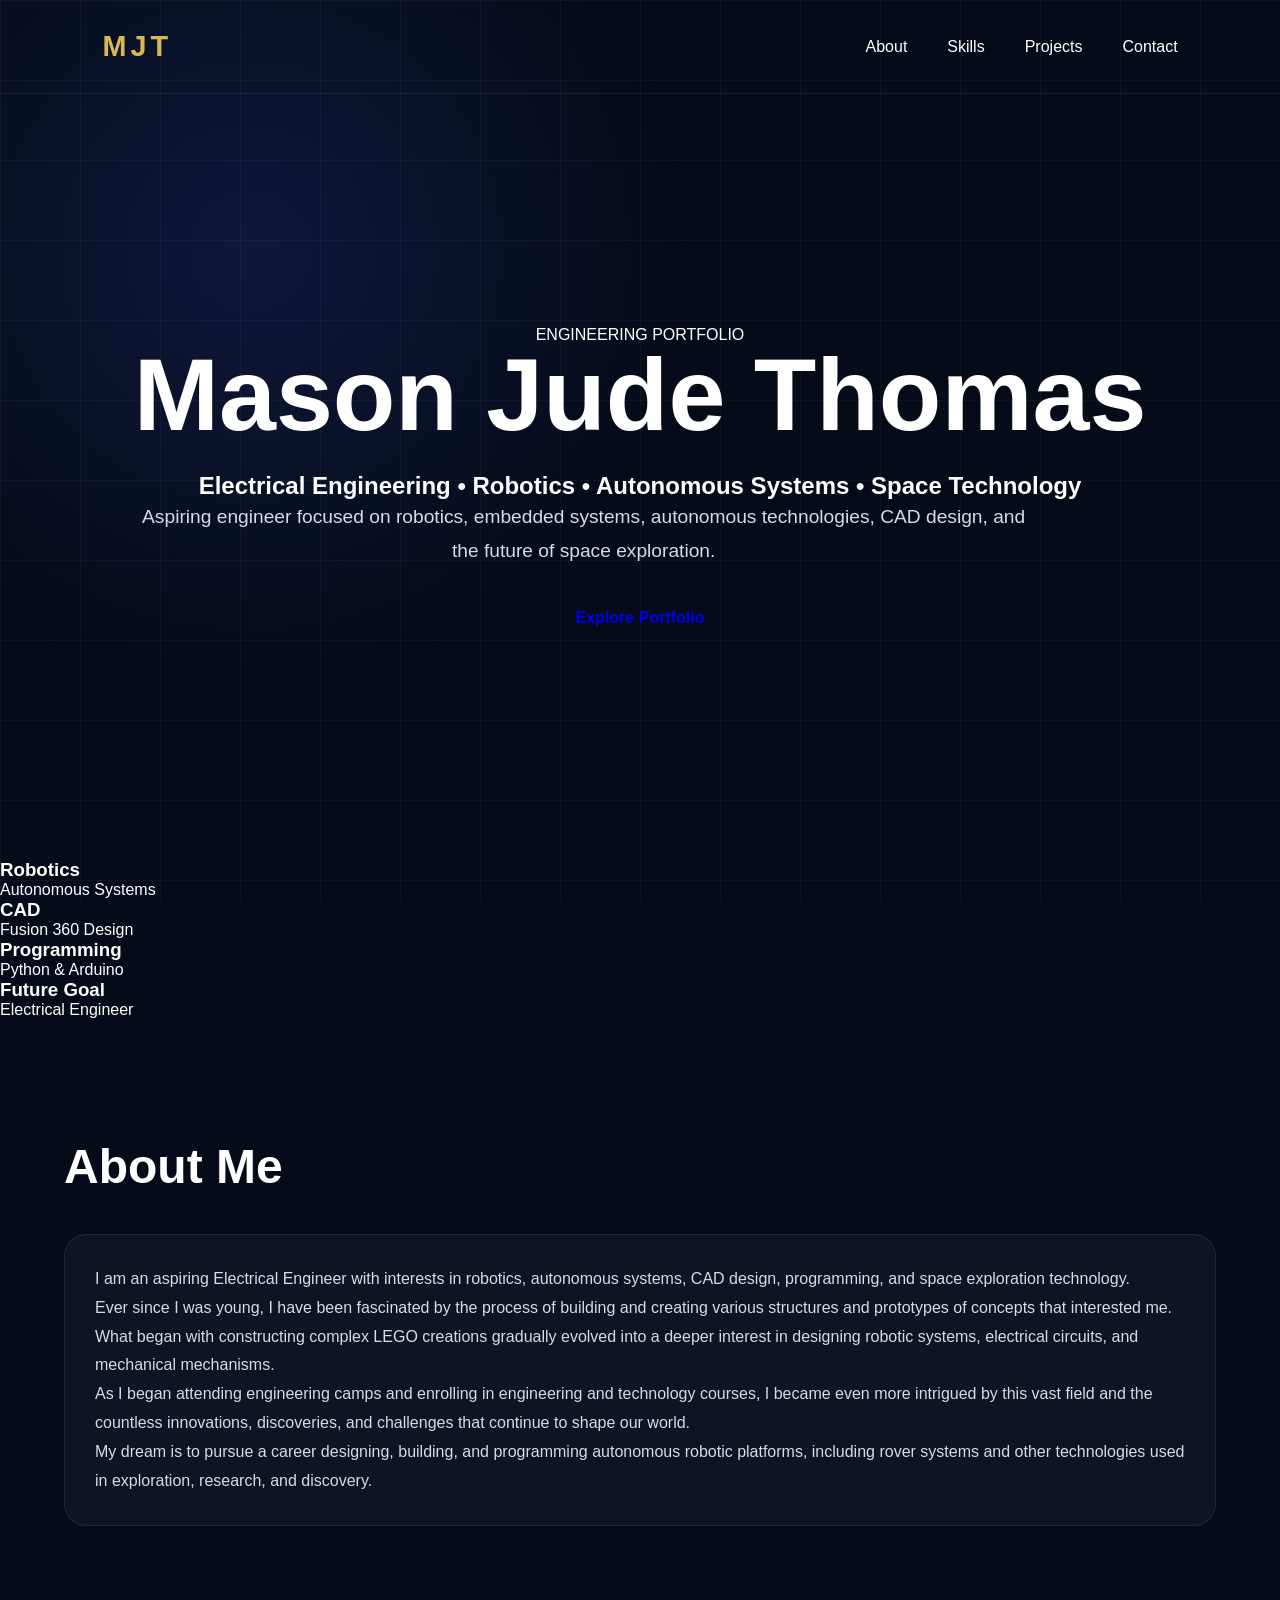
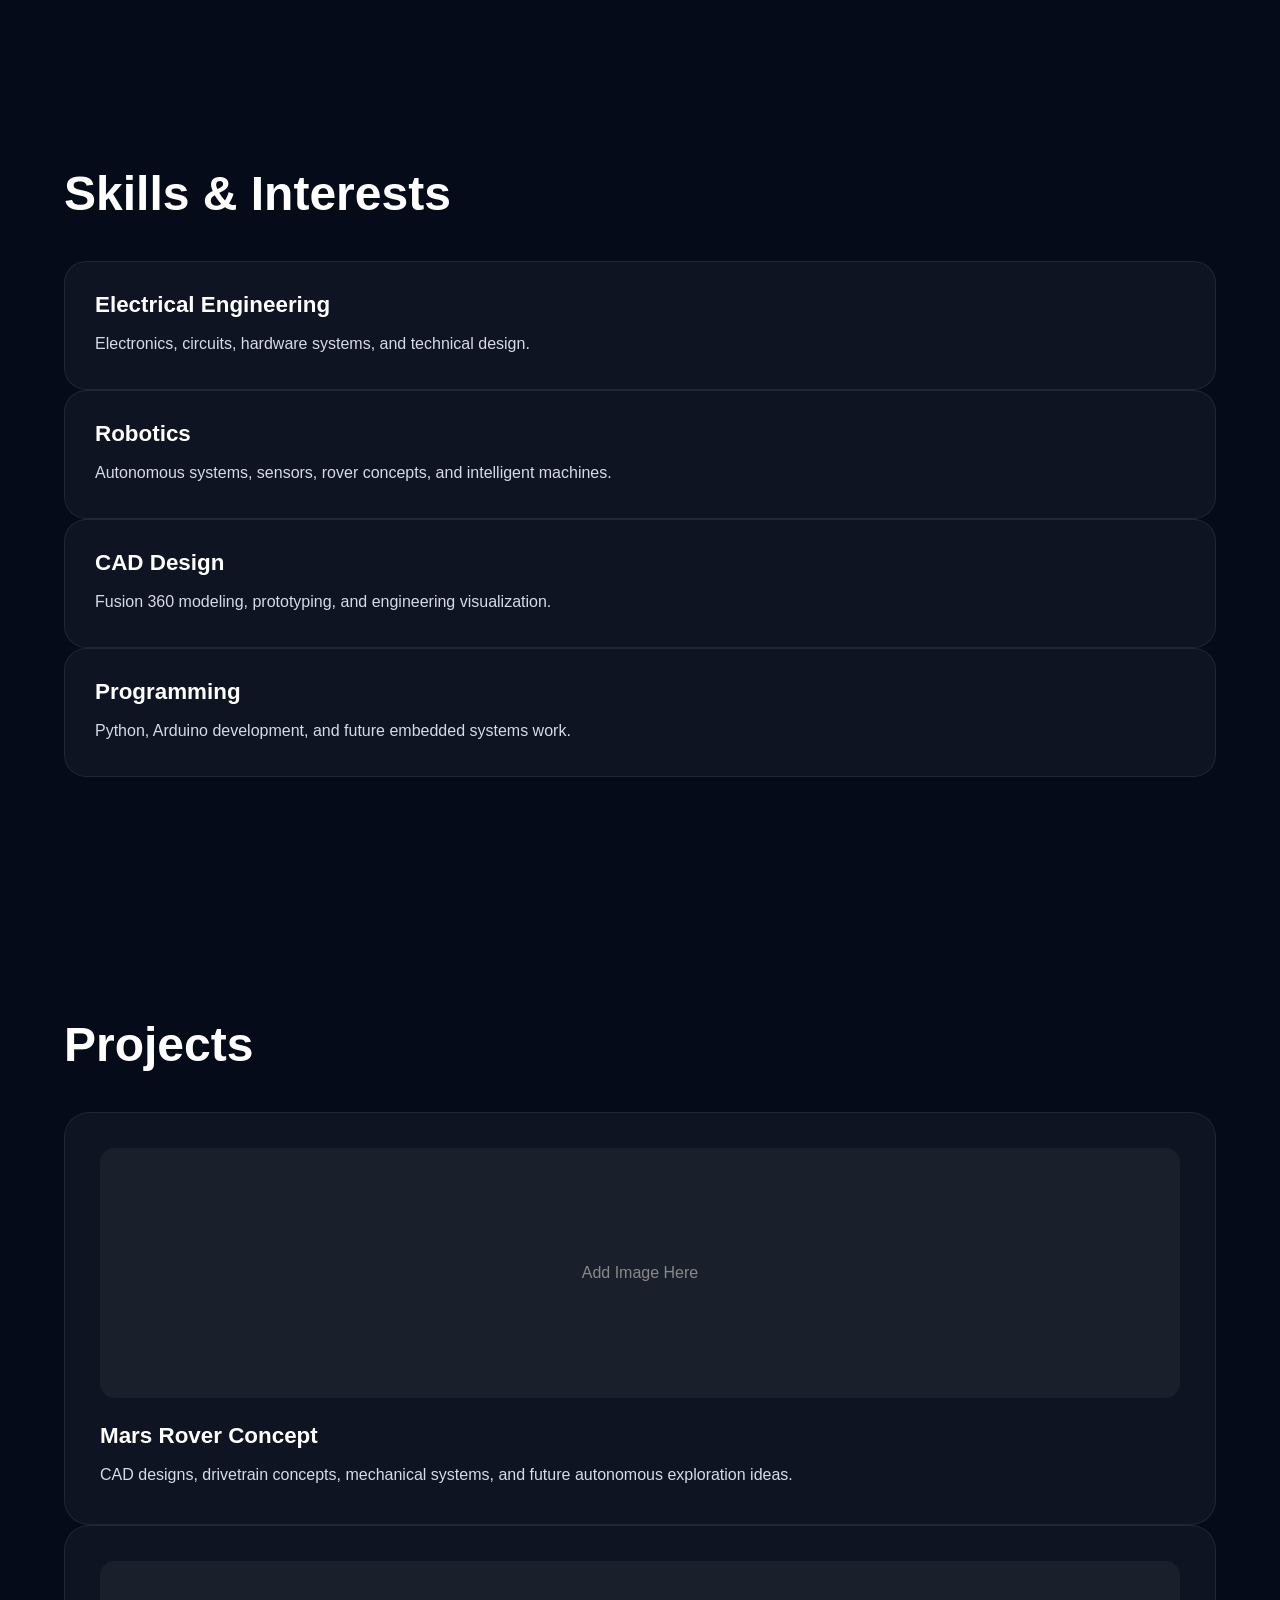
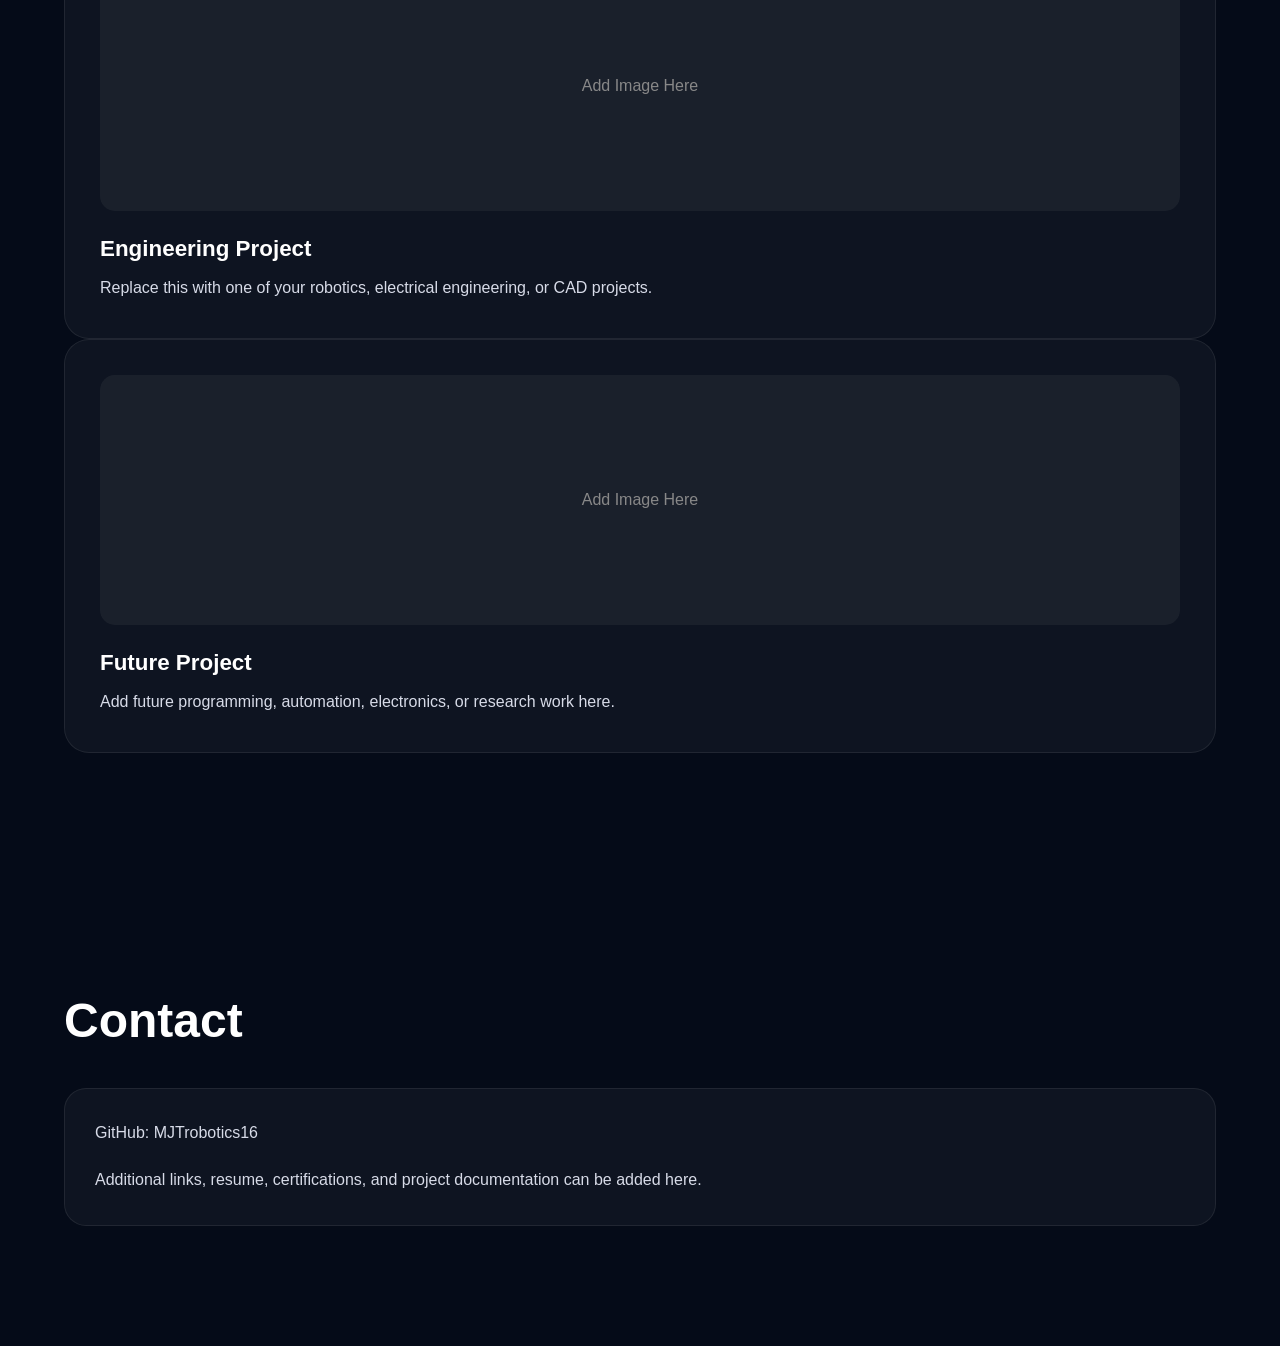
==== commit ff5236e9: "Delete 'About Me' section from index.html Removed the 'About Me' section from the index.html file." ====
--- a/index.html
+++ b/index.html
@@ -112,42 +112,7 @@
 
 </section>
 
-        <h2>About Me</h2>
-
-        <div class="card">
-
-            <p>
-                I am an aspiring Electrical Engineer with interests in robotics,
-                autonomous systems, CAD design, programming, and space exploration technology.
-            </p>
-
-            <br>
-
-            <p>
-                Ever since I was young, I have been fascinated by building and creating
-                structures, systems, and prototypes that sparked my curiosity.
-                What began with LEGO creations evolved into a deeper interest in robotics,
-                electronics, and engineering design.
-            </p>
-
-            <br>
-
-            <p>
-                Through engineering camps, technology courses, and personal projects,
-                I have developed a strong desire to understand how innovative systems
-                are designed, tested, and improved to solve real-world problems.
-            </p>
-
-            <br>
-
-            <p>
-                My goal is to pursue a career developing autonomous robotic systems,
-                advanced electronics, and future technologies used in exploration,
-                research, and discovery.
-            </p>
-
-        </div>
-
+       
     </section>
 
     <!-- SKILLS -->
--- a/style.css
+++ b/style.css
@@ -2,15 +2,7 @@
     margin:0;
     padding:0;
     box-sizing:border-box;
-}
-
-:root{
-    --bg:#050913;
-    --bg-light:#0b1220;
-    --text:#f2f5ff;
-    --muted:#aeb9cf;
-    --accent:#5d7dff;
-    --gold:#d4af37;
+    font-family:Arial, Helvetica, sans-serif;
 }
 
 html{
@@ -18,159 +10,139 @@
 }
 
 body{
-    font-family:Arial, Helvetica, sans-serif;
-    background:var(--bg);
-    color:var(--text);
+    background:#050b18;
+    color:white;
     overflow-x:hidden;
-    line-height:1.8;
-}
-
-/* BACKGROUND */
-
+}
+
+/* Background Grid */
 body::before{
     content:"";
     position:fixed;
     inset:0;
-
-    background-image:
-    linear-gradient(rgba(255,255,255,.03) 1px, transparent 1px),
-    linear-gradient(90deg, rgba(255,255,255,.03) 1px, transparent 1px);
-
-    background-size:70px 70px;
-
+    background:
+    linear-gradient(rgba(255,255,255,.04) 1px, transparent 1px),
+    linear-gradient(90deg, rgba(255,255,255,.04) 1px, transparent 1px);
+    background-size:80px 80px;
     z-index:-2;
 }
 
 body::after{
     content:"";
     position:fixed;
-
-    width:800px;
-    height:800px;
-
-    left:-300px;
-    top:-250px;
-
-    background:rgba(93,125,255,.12);
-
-    border-radius:50%;
-
-    filter:blur(180px);
-
+    width:900px;
+    height:900px;
+    background:radial-gradient(circle, rgba(70,100,255,.15), transparent 70%);
+    top:-200px;
+    left:-200px;
     z-index:-1;
 }
 
 /* NAVBAR */
 
 .navbar{
-    position:sticky;
-    top:0;
-
     display:flex;
     justify-content:space-between;
     align-items:center;
-
-    padding:22px 8%;
-
-    background:rgba(5,9,19,.82);
-
-    backdrop-filter:blur(15px);
-
-    border-bottom:1px solid rgba(255,255,255,.05);
-
-    z-index:1000;
+    padding:30px 8%;
+    border-bottom:1px solid rgba(255,255,255,.08);
 }
 
 .logo{
-    color:var(--gold);
+    color:#d8b94f;
     font-weight:bold;
-    letter-spacing:5px;
-    font-size:1.2rem;
+    font-size:1.8rem;
+    letter-spacing:4px;
 }
 
 .navbar ul{
     display:flex;
+    gap:40px;
     list-style:none;
-    gap:35px;
 }
 
 .navbar a{
+    color:white;
     text-decoration:none;
-    color:white;
+    font-size:1rem;
     transition:.3s;
 }
 
 .navbar a:hover{
-    color:var(--gold);
+    color:#d8b94f;
 }
 
 /* HERO */
 
 .hero{
-    min-height:100vh;
-
+    min-height:85vh;
     display:flex;
     flex-direction:column;
     justify-content:center;
     align-items:center;
-
     text-align:center;
-
-    padding:0 25px;
+    padding:80px 20px;
+}
+
+.hero-small{
+    color:#d8b94f;
+    letter-spacing:6px;
+    margin-bottom:20px;
+    text-transform:uppercase;
 }
 
 .hero h1{
-    font-size:clamp(3.5rem,8vw,7rem);
+    font-size:clamp(3rem,8vw,7rem);
+    margin-bottom:25px;
     line-height:1;
+}
+
+.hero-subtitle{
+    font-size:1.7rem;
+    color:#cfd6f3;
     margin-bottom:25px;
 }
 
-.hero-divider{
-    width:180px;
-    height:2px;
-
-    background:linear-gradient(
-        90deg,
-        transparent,
-        var(--gold),
-        transparent
-    );
-
-    margin-bottom:30px;
-}
-
-.hero-subtitle{
-    font-size:1.3rem;
-    color:var(--muted);
-    max-width:1000px;
+.hero-description{
+    max-width:900px;
+    color:#d7dbe8;
+    font-size:1.2rem;
+    line-height:1.8;
     margin-bottom:40px;
 }
 
+.hero-buttons{
+    display:flex;
+    gap:20px;
+    flex-wrap:wrap;
+    justify-content:center;
+}
+
 .btn{
-    display:inline-block;
-
-    padding:16px 34px;
-
+    padding:16px 35px;
     border-radius:14px;
-
     text-decoration:none;
-
-    color:white;
-
-    background:linear-gradient(
-        135deg,
-        #5d7dff,
-        #3c59d6
-    );
-
-    box-shadow:
-    0 0 40px rgba(93,125,255,.35);
-
     transition:.3s;
-}
-
-.btn:hover{
-    transform:translateY(-5px);
+    font-weight:bold;
+}
+
+.btn-primary{
+    background:#5f75ff;
+    color:white;
+    box-shadow:0 0 25px rgba(95,117,255,.4);
+}
+
+.btn-primary:hover{
+    transform:translateY(-3px);
+}
+
+.btn-secondary{
+    border:1px solid rgba(255,255,255,.2);
+    color:white;
+}
+
+.btn-secondary:hover{
+    background:rgba(255,255,255,.08);
 }
 
 /* SECTIONS */
@@ -182,102 +154,105 @@
 }
 
 .section h2{
-    font-size:2.7rem;
-    margin-bottom:35px;
+    font-size:3rem;
+    margin-bottom:40px;
+}
+
+/* ABOUT */
+
+.about-box{
+    background:rgba(255,255,255,.04);
+    border:1px solid rgba(255,255,255,.08);
+    border-radius:25px;
+    padding:40px;
+    line-height:2;
+    color:#d7dbe8;
 }
 
 /* CARDS */
+
+.cards{
+    display:grid;
+    grid-template-columns:repeat(auto-fit,minmax(250px,1fr));
+    gap:25px;
+}
 
 .card{
     background:rgba(255,255,255,.04);
-
     border:1px solid rgba(255,255,255,.08);
-
     border-radius:22px;
-
+    padding:30px;
+    transition:.3s;
+}
+
+.card:hover{
+    transform:translateY(-8px);
+    border-color:#5f75ff;
+}
+
+.card h3{
+    margin-bottom:12px;
+    font-size:1.4rem;
+}
+
+.card p{
+    color:#d7dbe8;
+    line-height:1.8;
+}
+
+/* PROJECTS */
+
+.project-card{
+    background:rgba(255,255,255,.04);
+    border:1px solid rgba(255,255,255,.08);
+    border-radius:25px;
     padding:35px;
-
-    backdrop-filter:blur(12px);
-
-    transition:.3s;
-}
-
-.card:hover{
-    transform:translateY(-6px);
-
-    border-color:rgba(93,125,255,.45);
-}
-
-/* GRID */
-
-.grid{
-    display:grid;
-
-    grid-template-columns:
-    repeat(auto-fit,minmax(280px,1fr));
-
-    gap:25px;
-}
-
-/* PROJECTS */
-
-.project-card h3{
-    margin-bottom:12px;
 }
 
 .project-image{
-    height:220px;
-
-    border-radius:16px;
-
-    margin-bottom:20px;
-
+    height:250px;
+    border-radius:15px;
+    margin-bottom:25px;
+    background:rgba(255,255,255,.05);
     display:flex;
     justify-content:center;
     align-items:center;
-
-    font-weight:bold;
-
-    background:
-    linear-gradient(
-        135deg,
-        #17264c,
-        #3556df
-    );
-}
-
-/* ABOUT */
-
-#about p{
-    color:#d7deed;
-}
-
-/* FOOTER / CONTACT */
-
-#contact p{
-    color:#d7deed;
+    color:#888;
+}
+
+/* FOOTER */
+
+footer{
+    text-align:center;
+    padding:50px;
+    color:#888;
+    border-top:1px solid rgba(255,255,255,.08);
 }
 
 /* MOBILE */
 
-@media(max-width:800px){
+@media(max-width:768px){
 
     .navbar{
         flex-direction:column;
-        gap:15px;
+        gap:20px;
     }
 
     .navbar ul{
         flex-wrap:wrap;
         justify-content:center;
-        gap:15px;
-    }
-
-    .hero h1{
-        font-size:4rem;
+        gap:20px;
+    }
+
+    .hero{
+        min-height:70vh;
     }
 
     .section{
-        padding:90px 0;
-    }
-}
+        padding:80px 0;
+    }
+
+    .section h2{
+        font-size:2.2rem;
+    }
+}
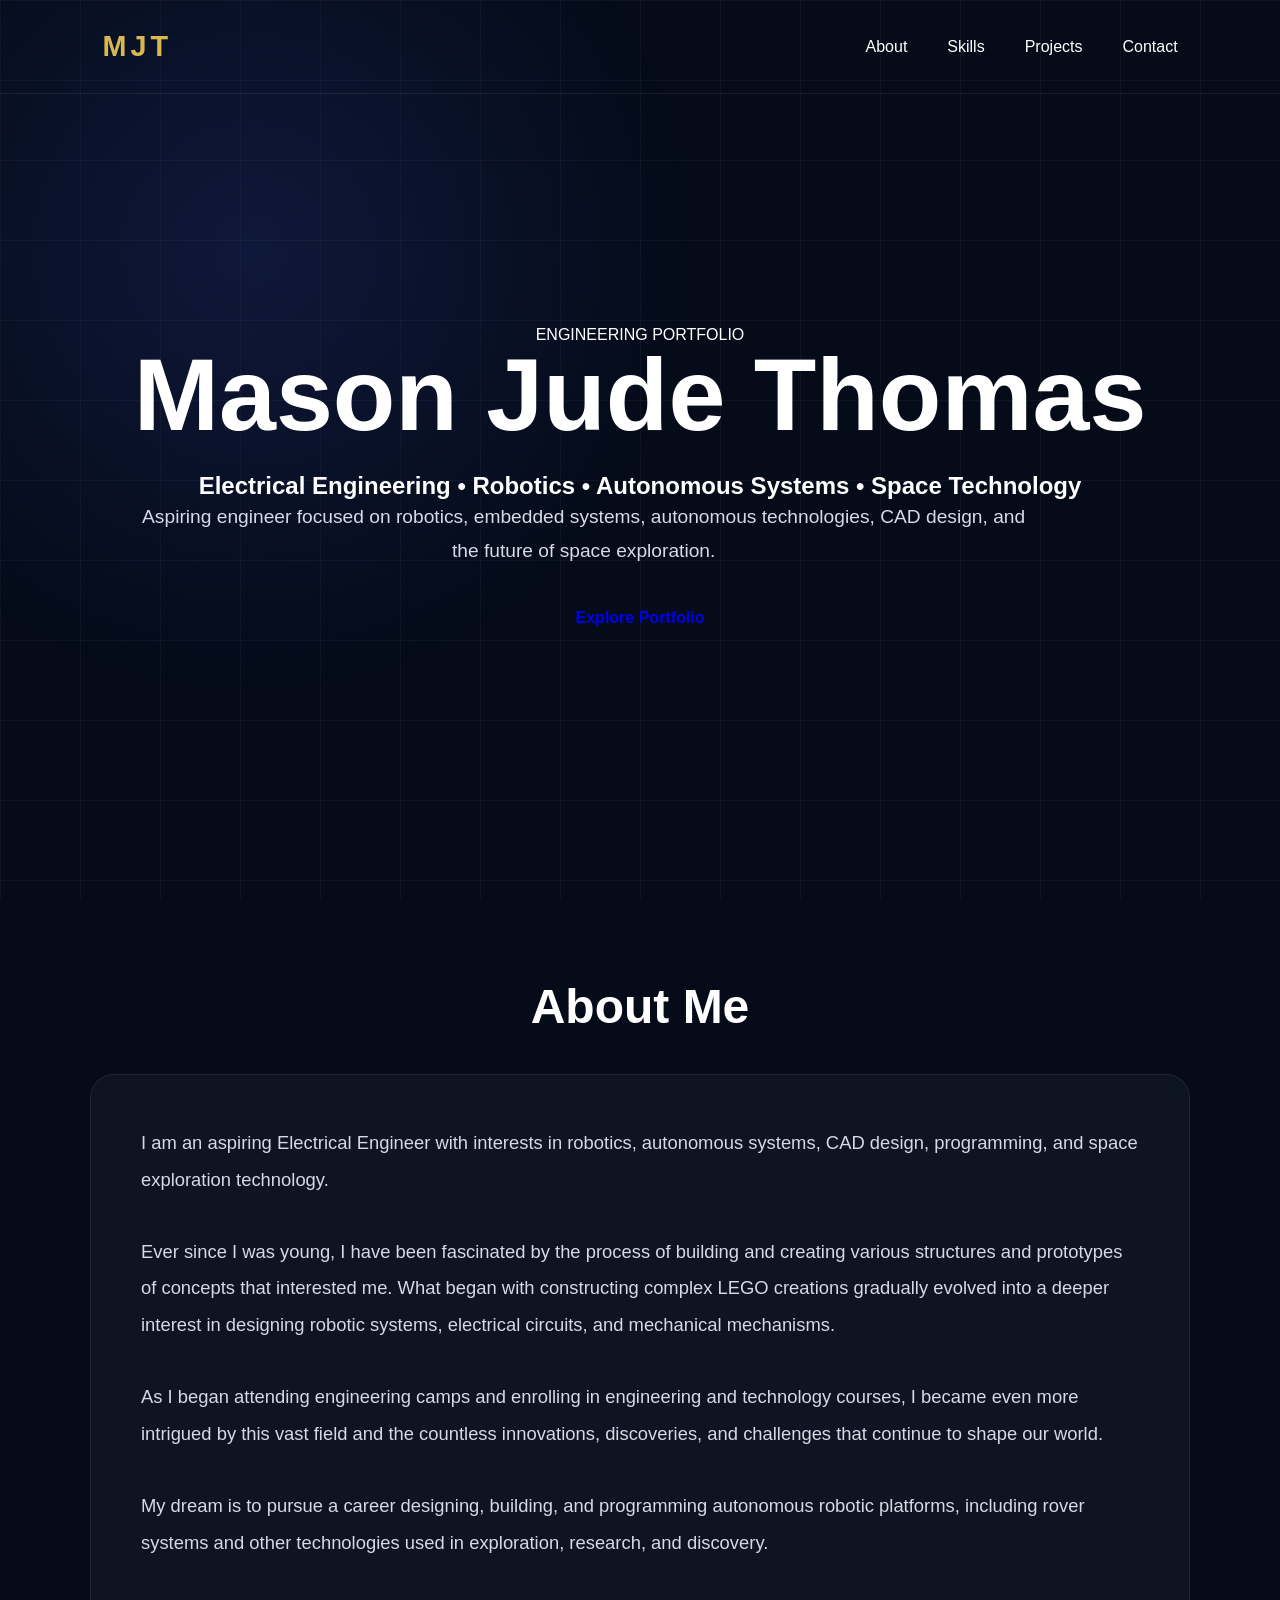
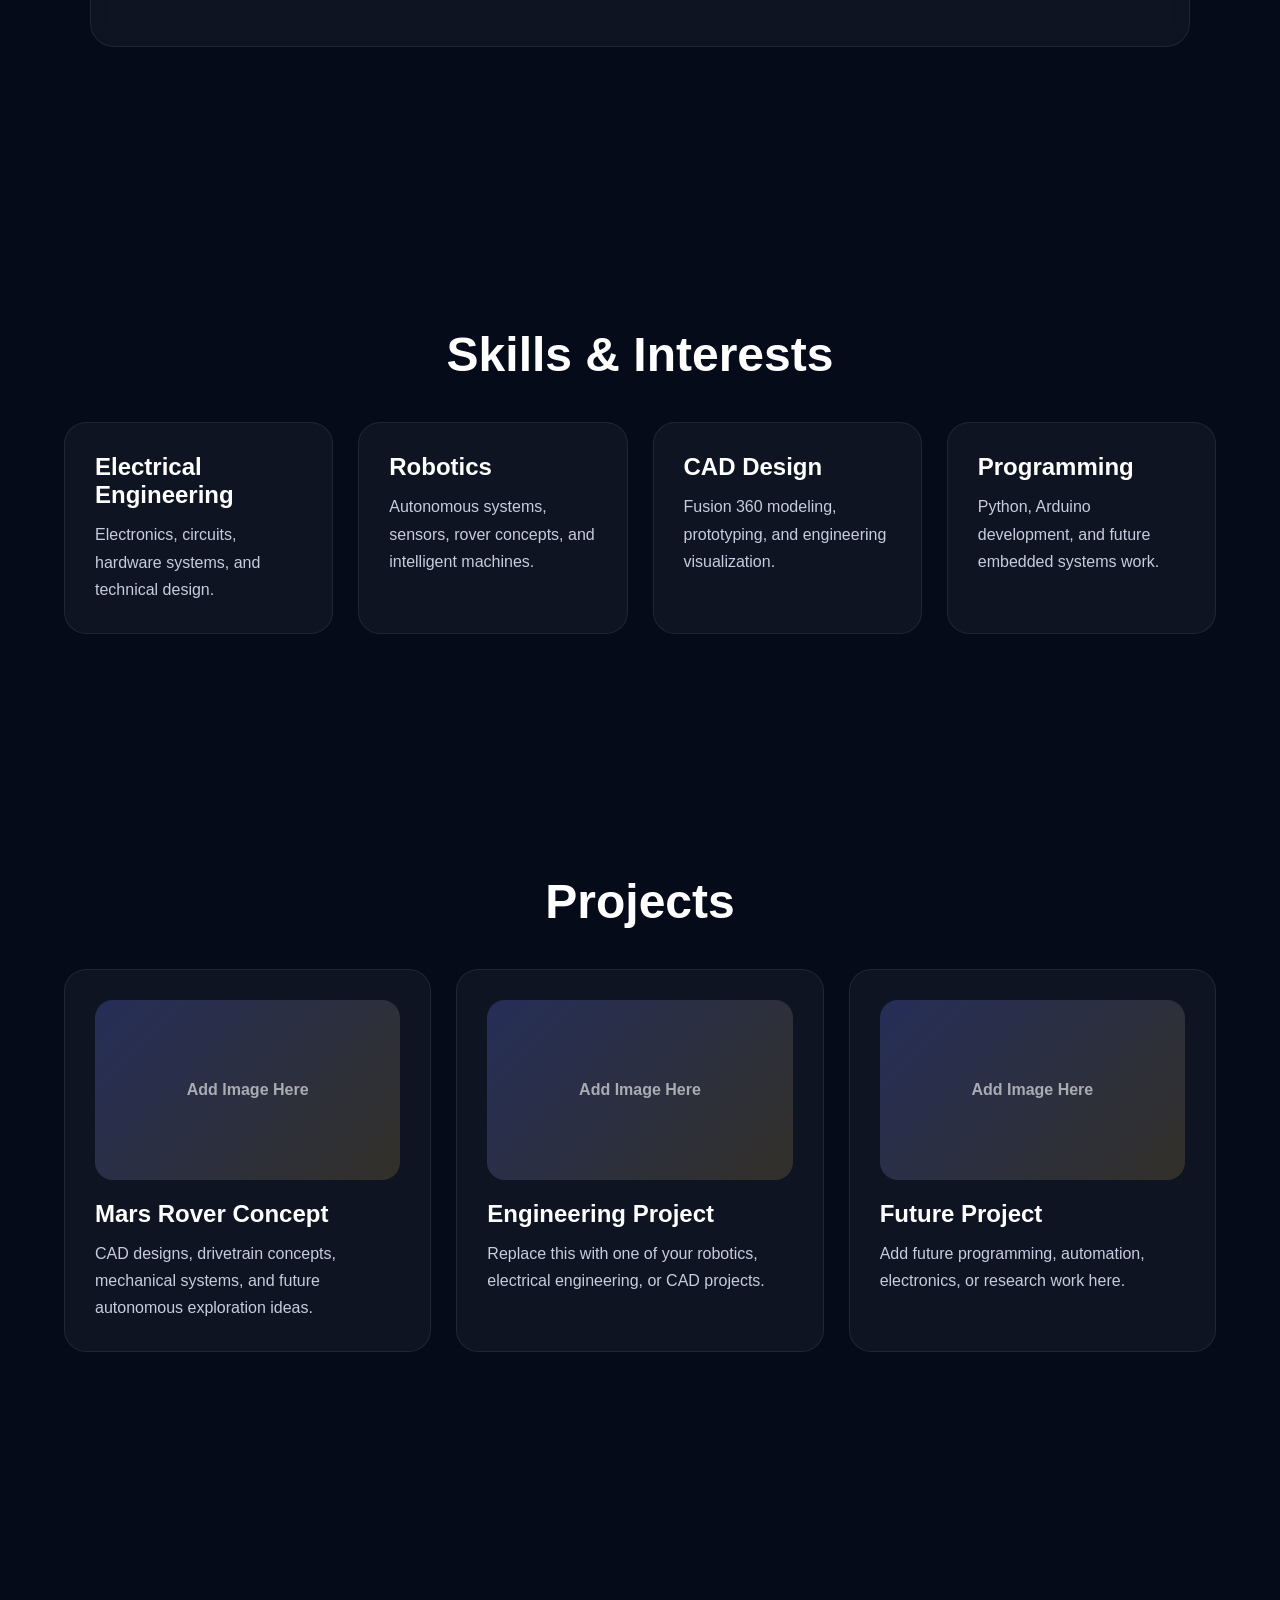
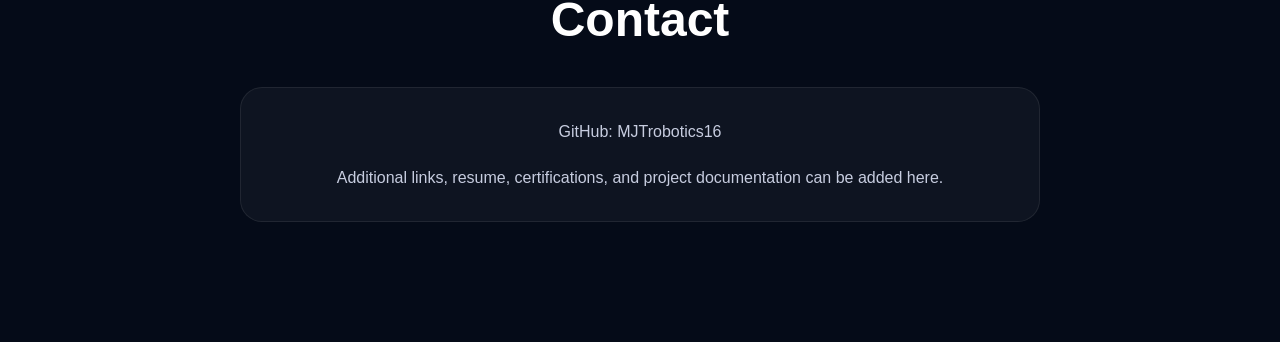
==== commit 4d259c26: "Update index.html" ====
--- a/index.html
+++ b/index.html
@@ -48,31 +48,6 @@
 
 </section>
 
-    <!-- STATS -->
-
-    <section class="stats">
-
-        <div class="stat-card">
-            <h3>Robotics</h3>
-            <p>Autonomous Systems</p>
-        </div>
-
-        <div class="stat-card">
-            <h3>CAD</h3>
-            <p>Fusion 360 Design</p>
-        </div>
-
-        <div class="stat-card">
-            <h3>Programming</h3>
-            <p>Python & Arduino</p>
-        </div>
-
-        <div class="stat-card">
-            <h3>Future Goal</h3>
-            <p>Electrical Engineer</p>
-        </div>
-
-    </section>
 
     <!-- ABOUT -->
 
--- a/style.css
+++ b/style.css
@@ -256,3 +256,96 @@
         font-size:2.2rem;
     }
 }
+
+/* ABOUT SECTION IMPROVEMENTS */
+
+#about .card{
+    max-width: 1100px;
+    margin: 40px auto;
+    padding: 50px;
+    background: rgba(255,255,255,0.04);
+    border: 1px solid rgba(255,255,255,0.08);
+    border-radius: 24px;
+    backdrop-filter: blur(10px);
+}
+
+#about p{
+    font-size: 1.15rem;
+    line-height: 2;
+    color: #d6d9e6;
+    margin-bottom: 35px;
+}
+
+#about h2{
+    text-align: center;
+    font-size: 3rem;
+    margin-bottom: 20px;
+}
+
+/* SKILLS SECTION */
+
+.grid{
+    display:grid;
+    grid-template-columns:repeat(auto-fit,minmax(250px,1fr));
+    gap:25px;
+    margin-top:40px;
+}
+
+.card{
+    background:rgba(255,255,255,0.04);
+    border:1px solid rgba(255,255,255,0.08);
+    border-radius:22px;
+    padding:30px;
+    transition:.3s;
+}
+
+.card:hover{
+    transform:translateY(-8px);
+    border-color:#6d7dff;
+    box-shadow:0 0 30px rgba(109,125,255,.25);
+}
+
+.card h3{
+    font-size:1.5rem;
+    margin-bottom:12px;
+    color:white;
+}
+
+.card p{
+    color:#c7cde0;
+    line-height:1.7;
+}
+
+/* PROJECT IMAGES */
+
+.project-image{
+    height:180px;
+    border-radius:18px;
+    background:linear-gradient(
+        135deg,
+        rgba(109,125,255,.25),
+        rgba(255,211,90,.15)
+    );
+    display:flex;
+    align-items:center;
+    justify-content:center;
+    margin-bottom:20px;
+    color:#ffffff99;
+    font-weight:600;
+}
+
+/* SECTION HEADINGS */
+
+.section h2{
+    text-align:center;
+    font-size:3rem;
+    margin-bottom:40px;
+}
+
+/* CONTACT */
+
+#contact .card{
+    text-align:center;
+    max-width:800px;
+    margin:auto;
+}
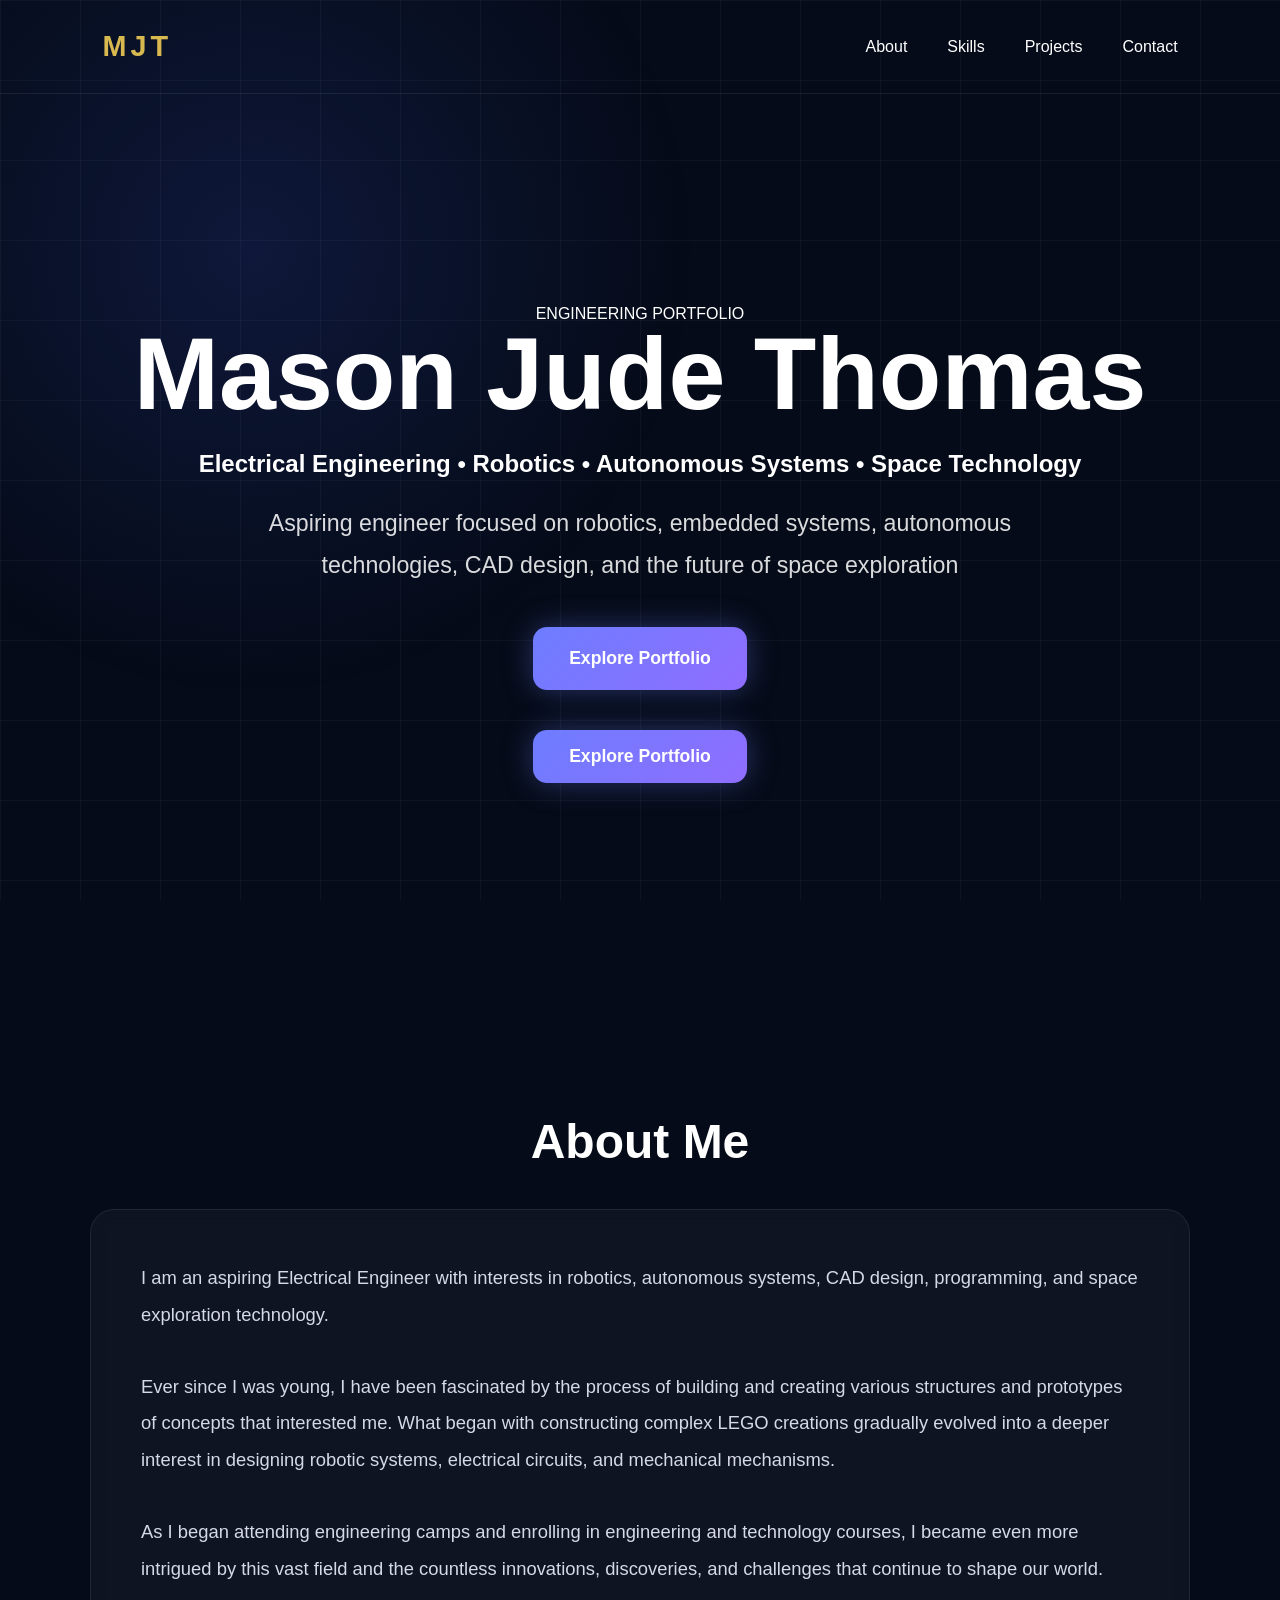
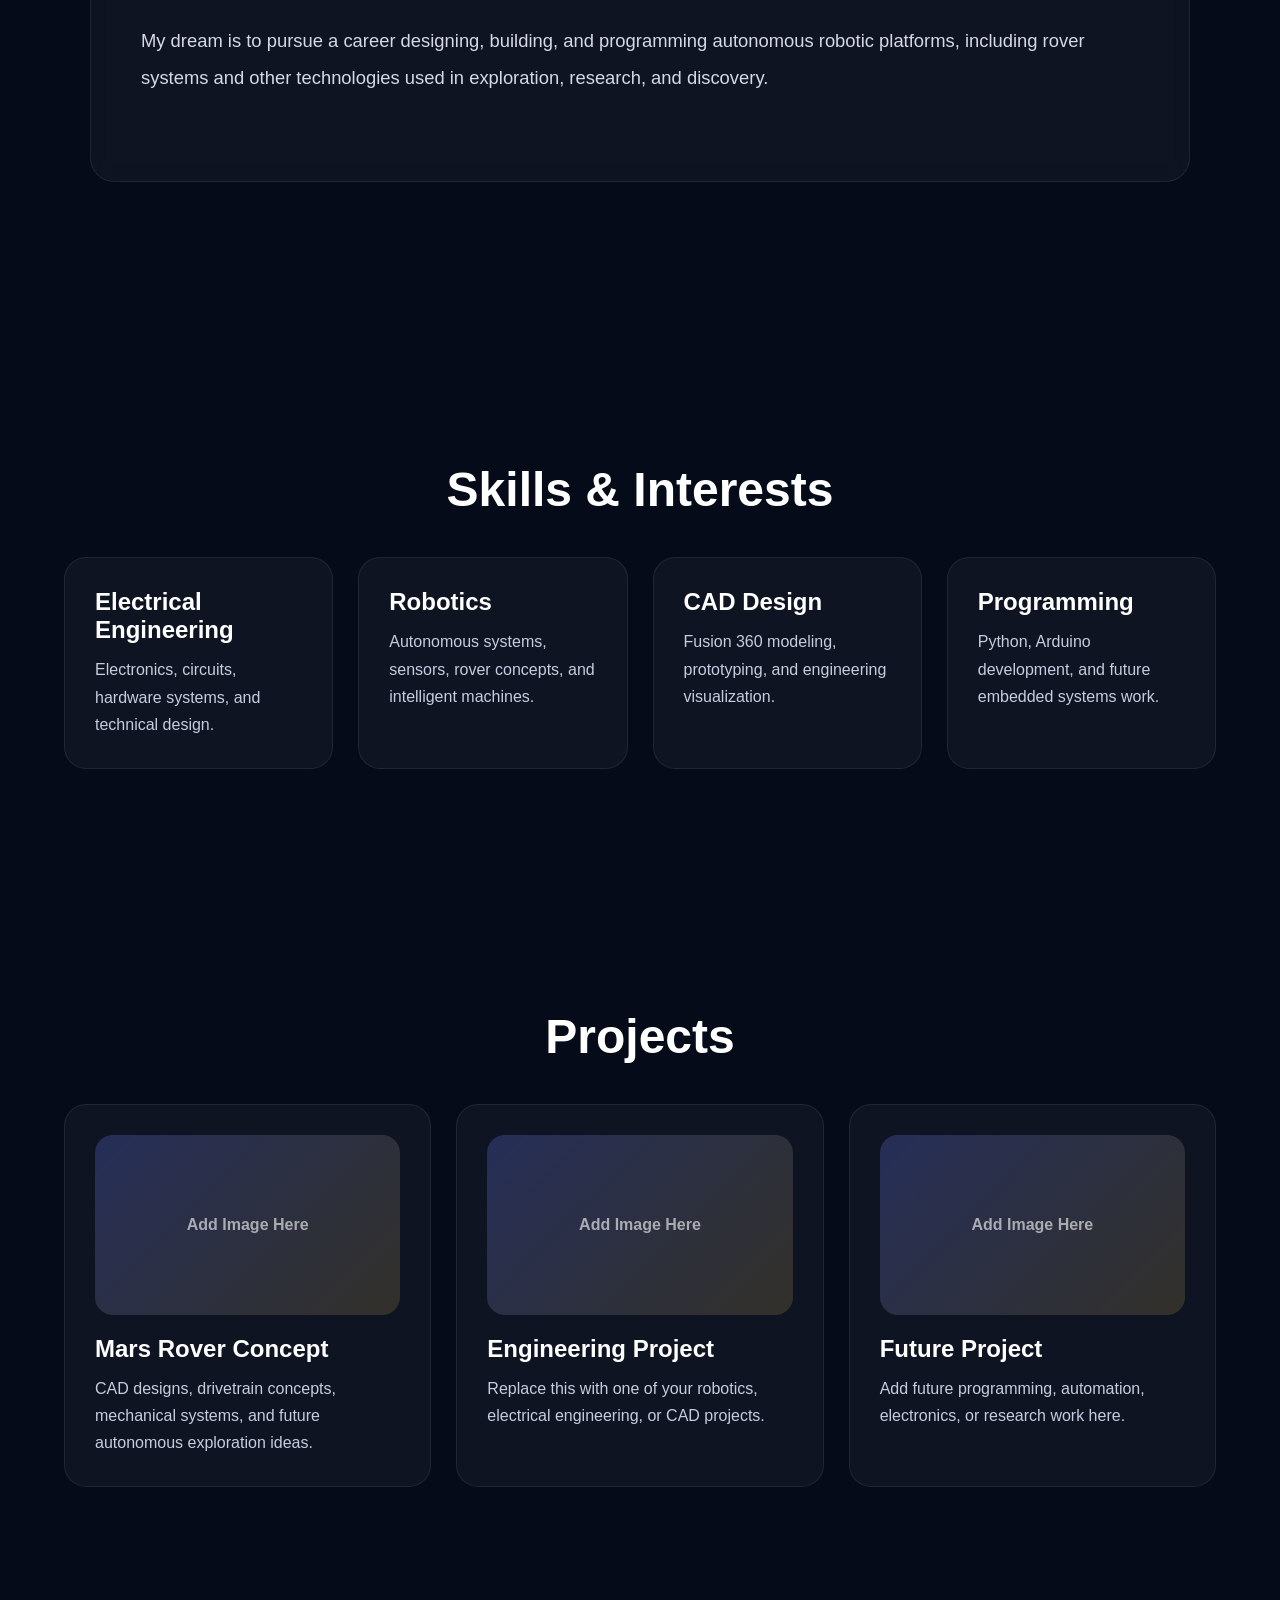
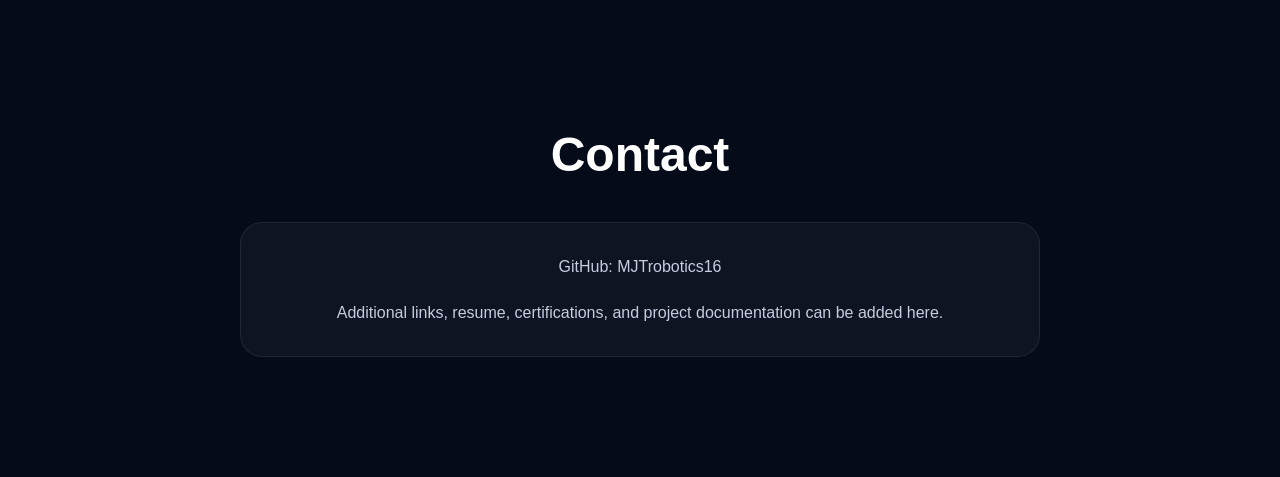
==== commit dc36932f: "Update index.html" ====
--- a/index.html
+++ b/index.html
@@ -38,7 +38,11 @@
         <p class="hero-description">
             Aspiring engineer focused on robotics, embedded systems,
             autonomous technologies, CAD design, and the future of
-            space exploration.
+            space exploration
+         
+            <a href="projects.html" class="btn">
+    Explore Portfolio
+</a>
         </p>
 
         <a href="#about" class="btn">
--- a/style.css
+++ b/style.css
@@ -104,11 +104,12 @@
 }
 
 .hero-description{
-    max-width:900px;
-    color:#d7dbe8;
-    font-size:1.2rem;
+    max-width:800px;
+    margin:25px auto 0 auto;
+    text-align:center;
+    font-size:1.45rem;
     line-height:1.8;
-    margin-bottom:40px;
+    color:rgba(255,255,255,.85);
 }
 
 .hero-buttons{
@@ -349,3 +350,52 @@
     max-width:800px;
     margin:auto;
 }
+
+.btn{
+    display:inline-block;
+    margin-top:35px;
+    padding:16px 36px;
+    background:linear-gradient(135deg,#6d7dff,#8f6dff);
+    color:white !important;
+    text-decoration:none;
+    border-radius:14px;
+    font-size:1.1rem;
+    font-weight:600;
+    box-shadow:0 0 30px rgba(109,125,255,.35);
+    transition:.3s;
+}
+
+.btn:hover{
+    transform:translateY(-3px);
+    box-shadow:0 0 45px rgba(109,125,255,.55);
+}
+
+
+/* HERO CENTER FIX */
+
+.hero{
+    display:flex;
+    justify-content:center;
+    align-items:center;
+    text-align:center;
+    min-height:100vh;
+}
+
+.hero-content{
+    width:100%;
+    max-width:1100px;
+    margin:0 auto;
+    text-align:center;
+}
+
+.hero-description{
+    max-width:800px;
+    margin:25px auto 0 auto;
+    text-align:center;
+    line-height:1.8;
+}
+
+.hero .btn{
+    display:inline-block;
+    margin-top:40px;
+}
